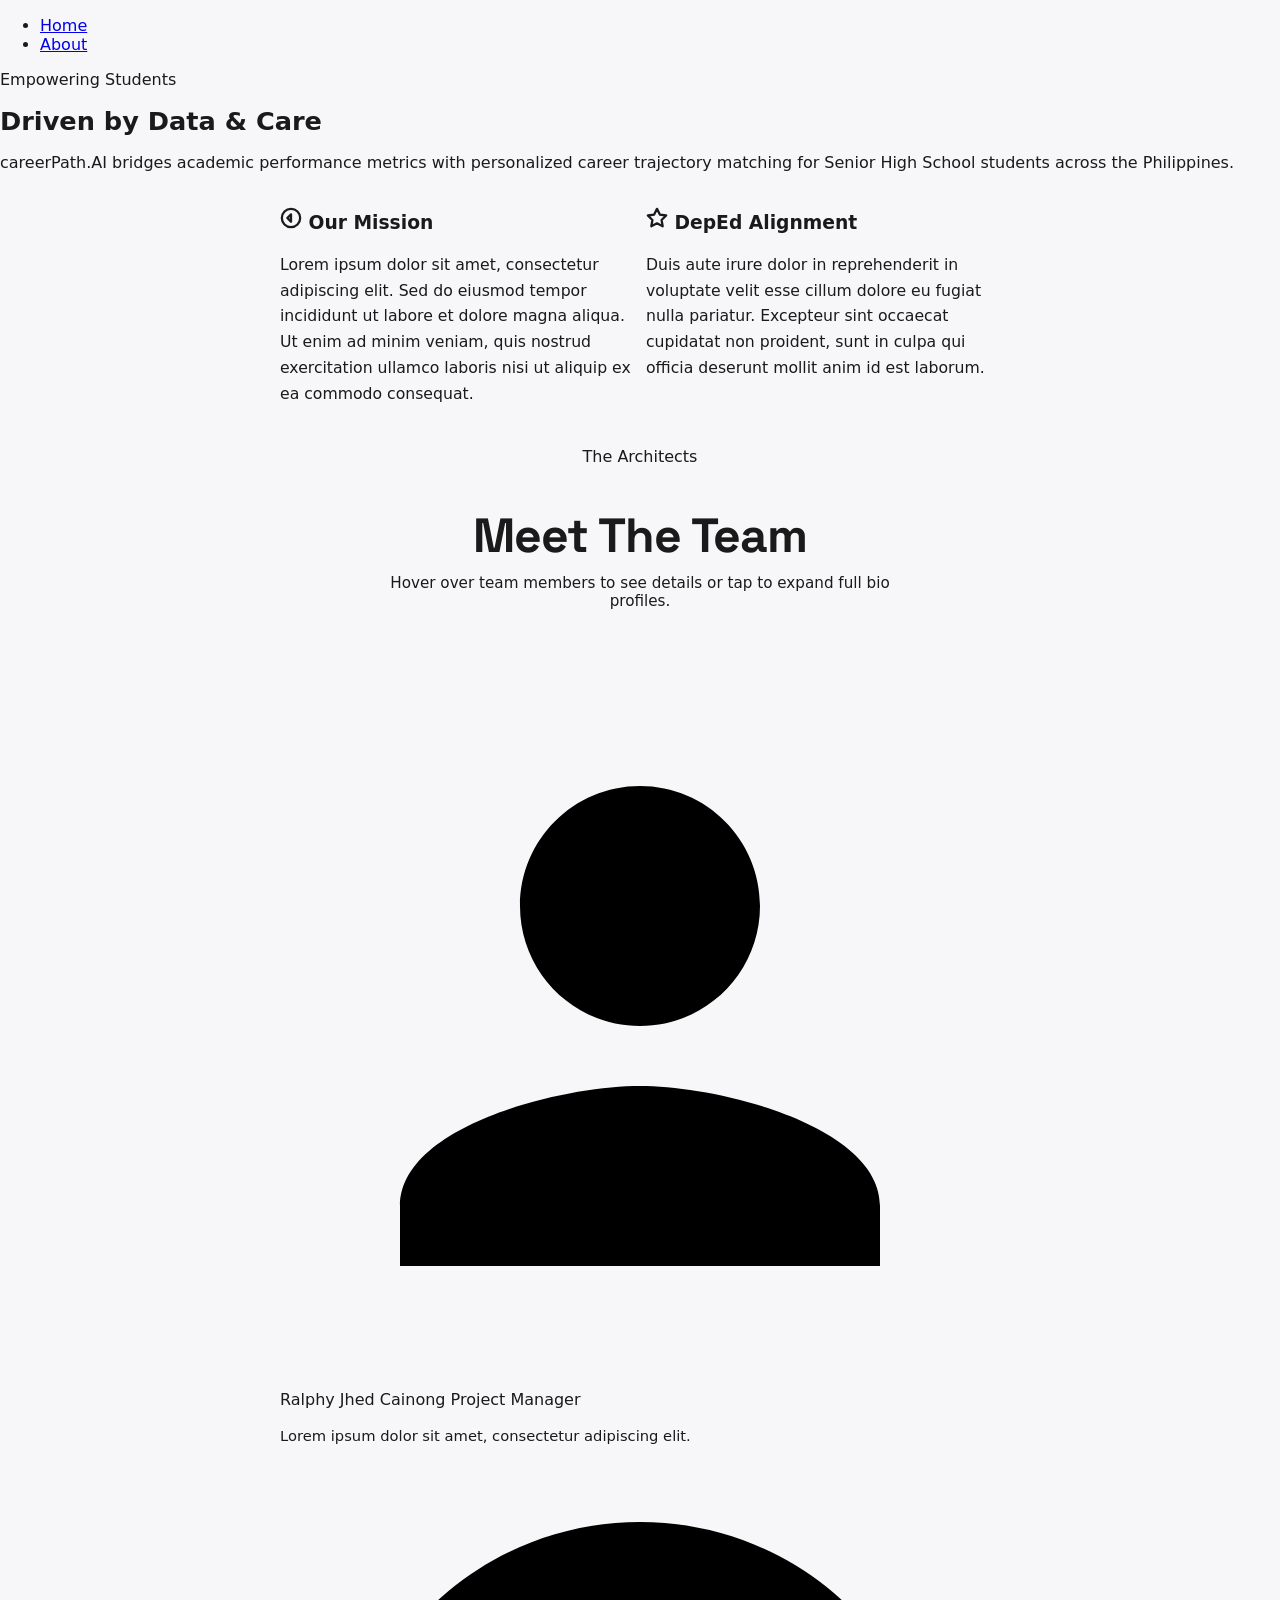
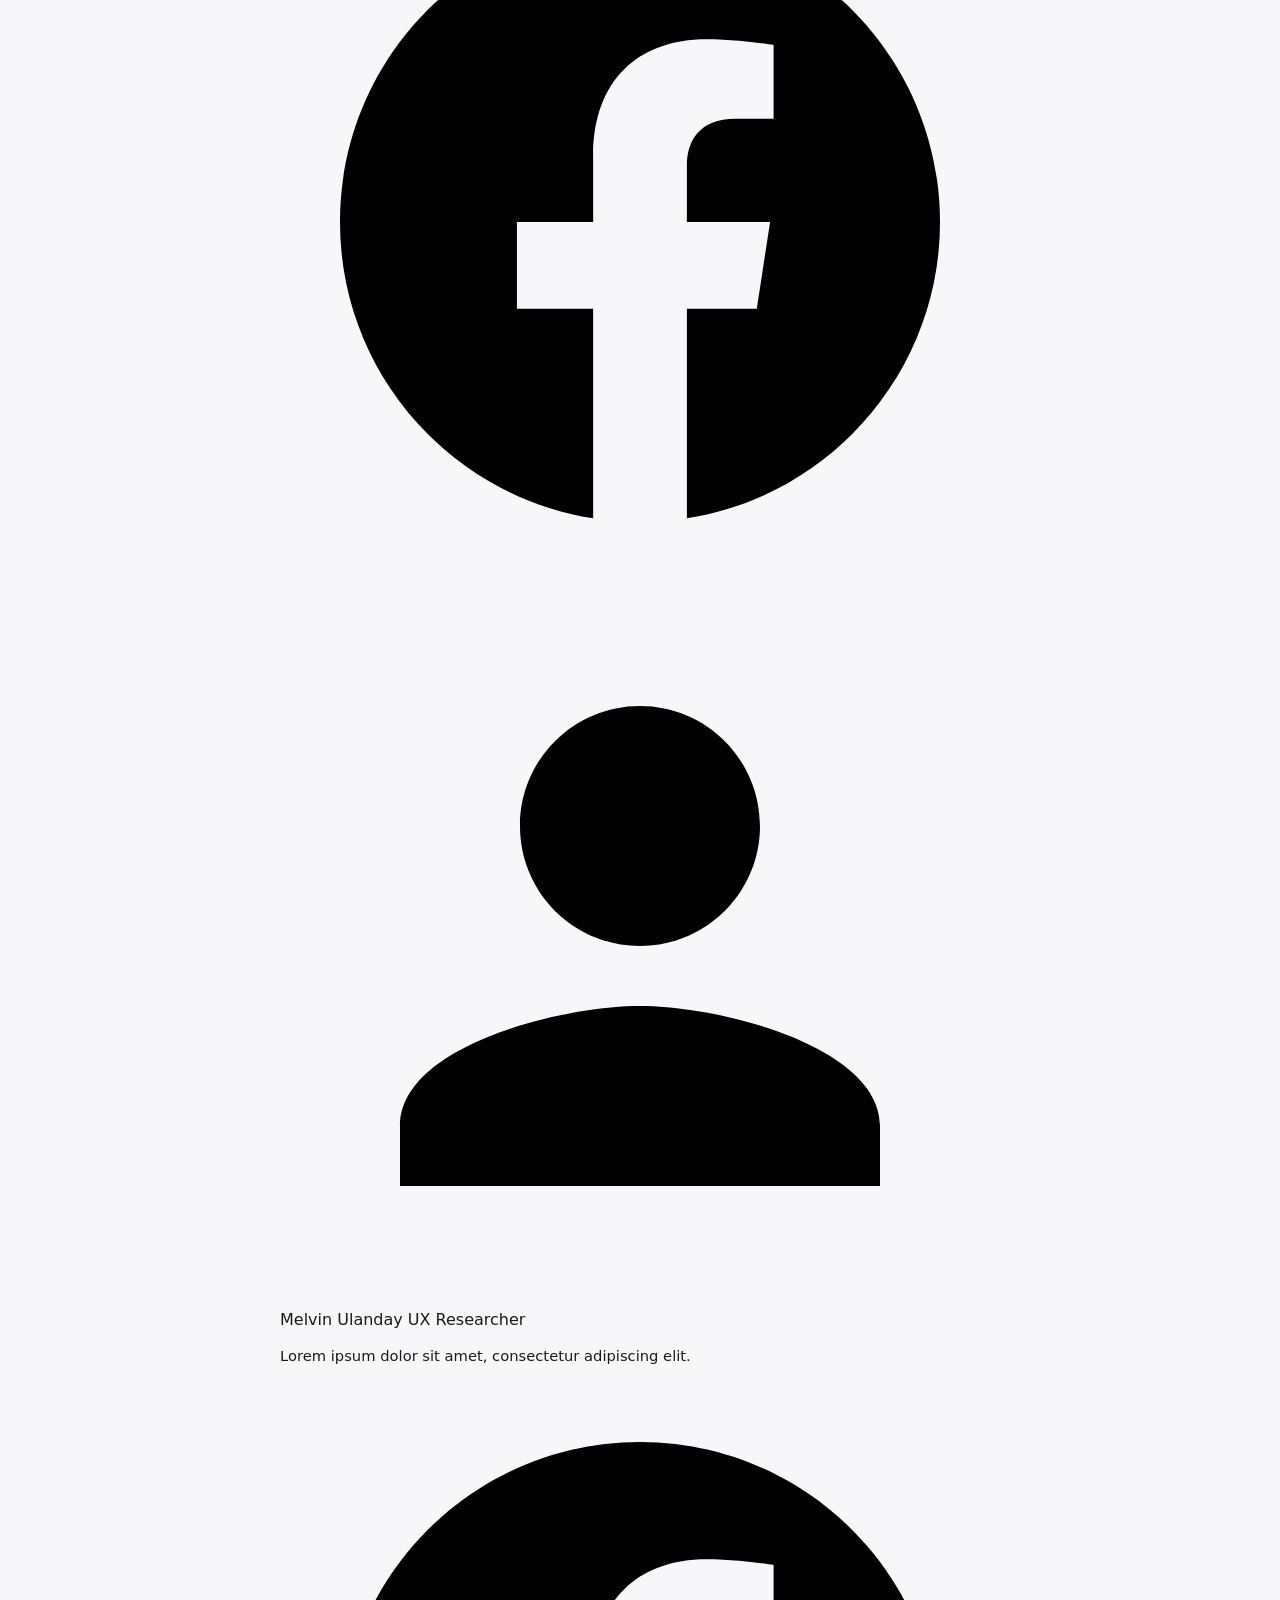
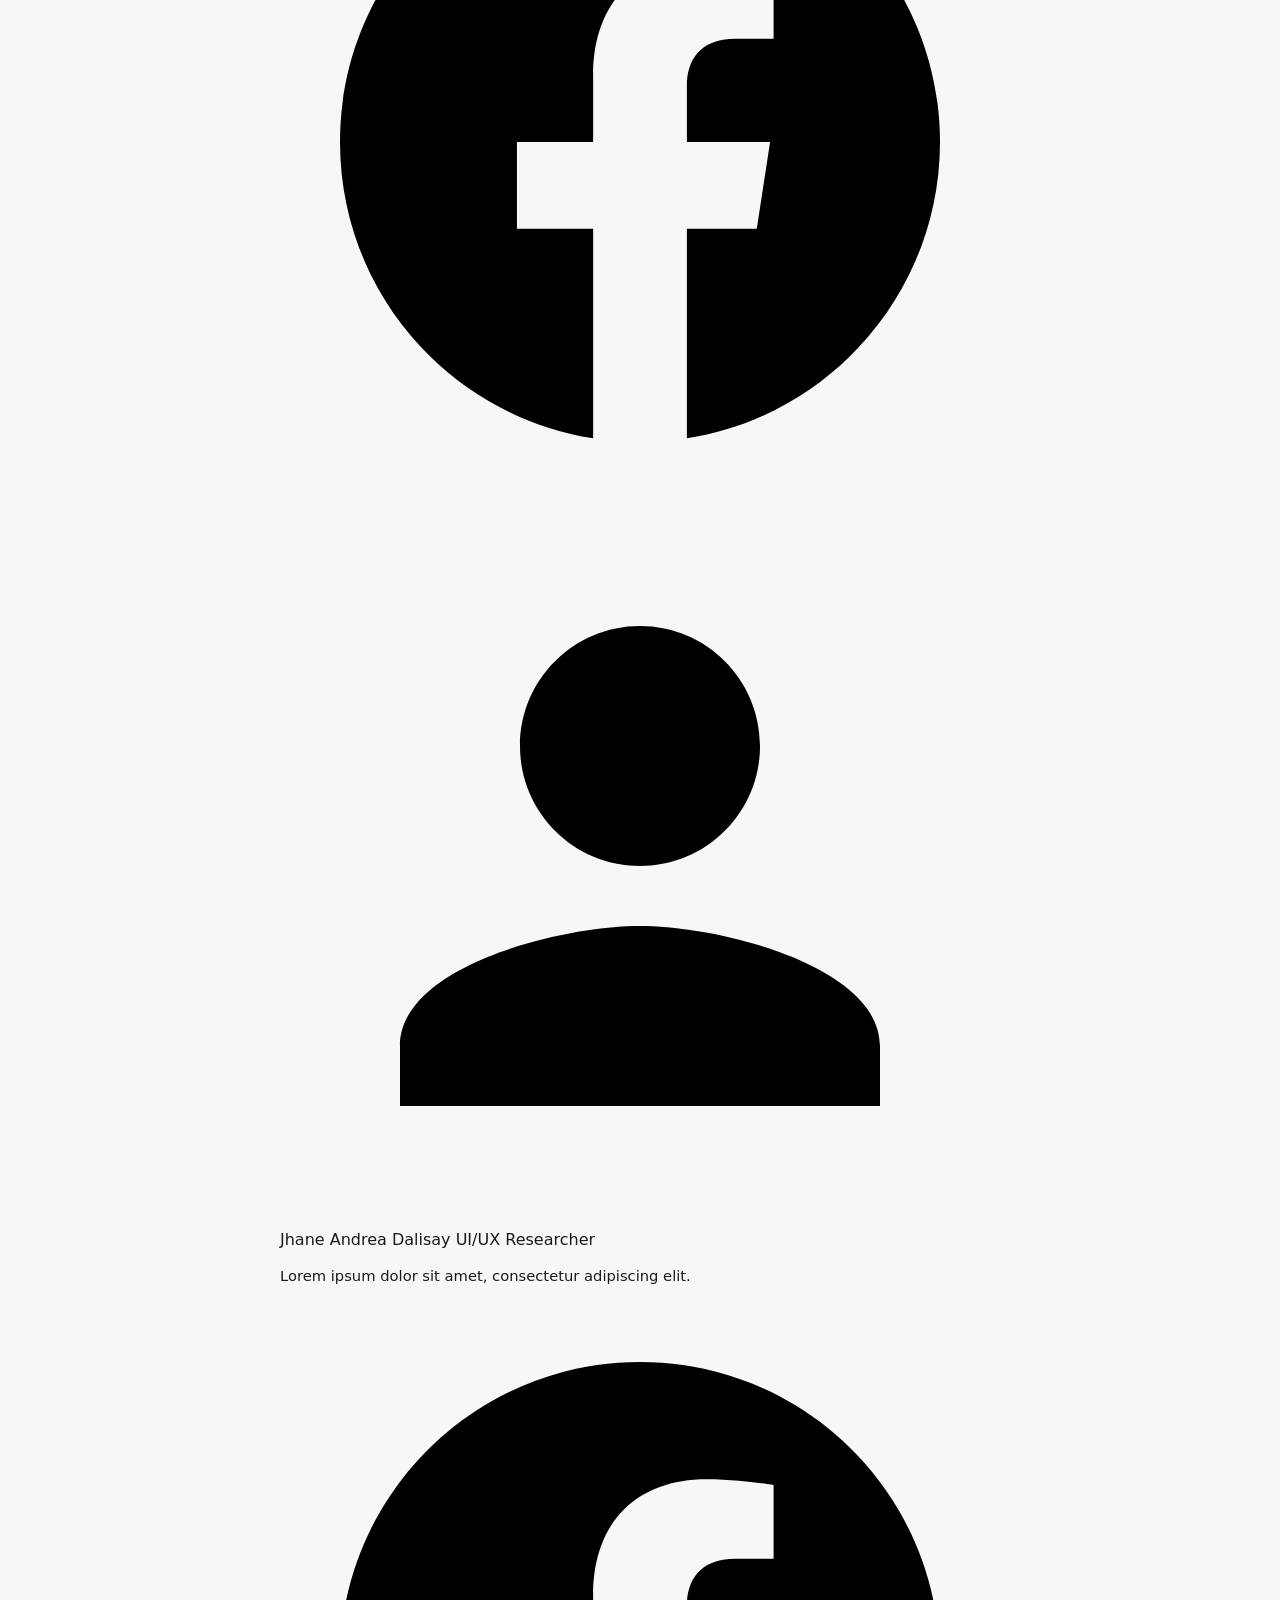
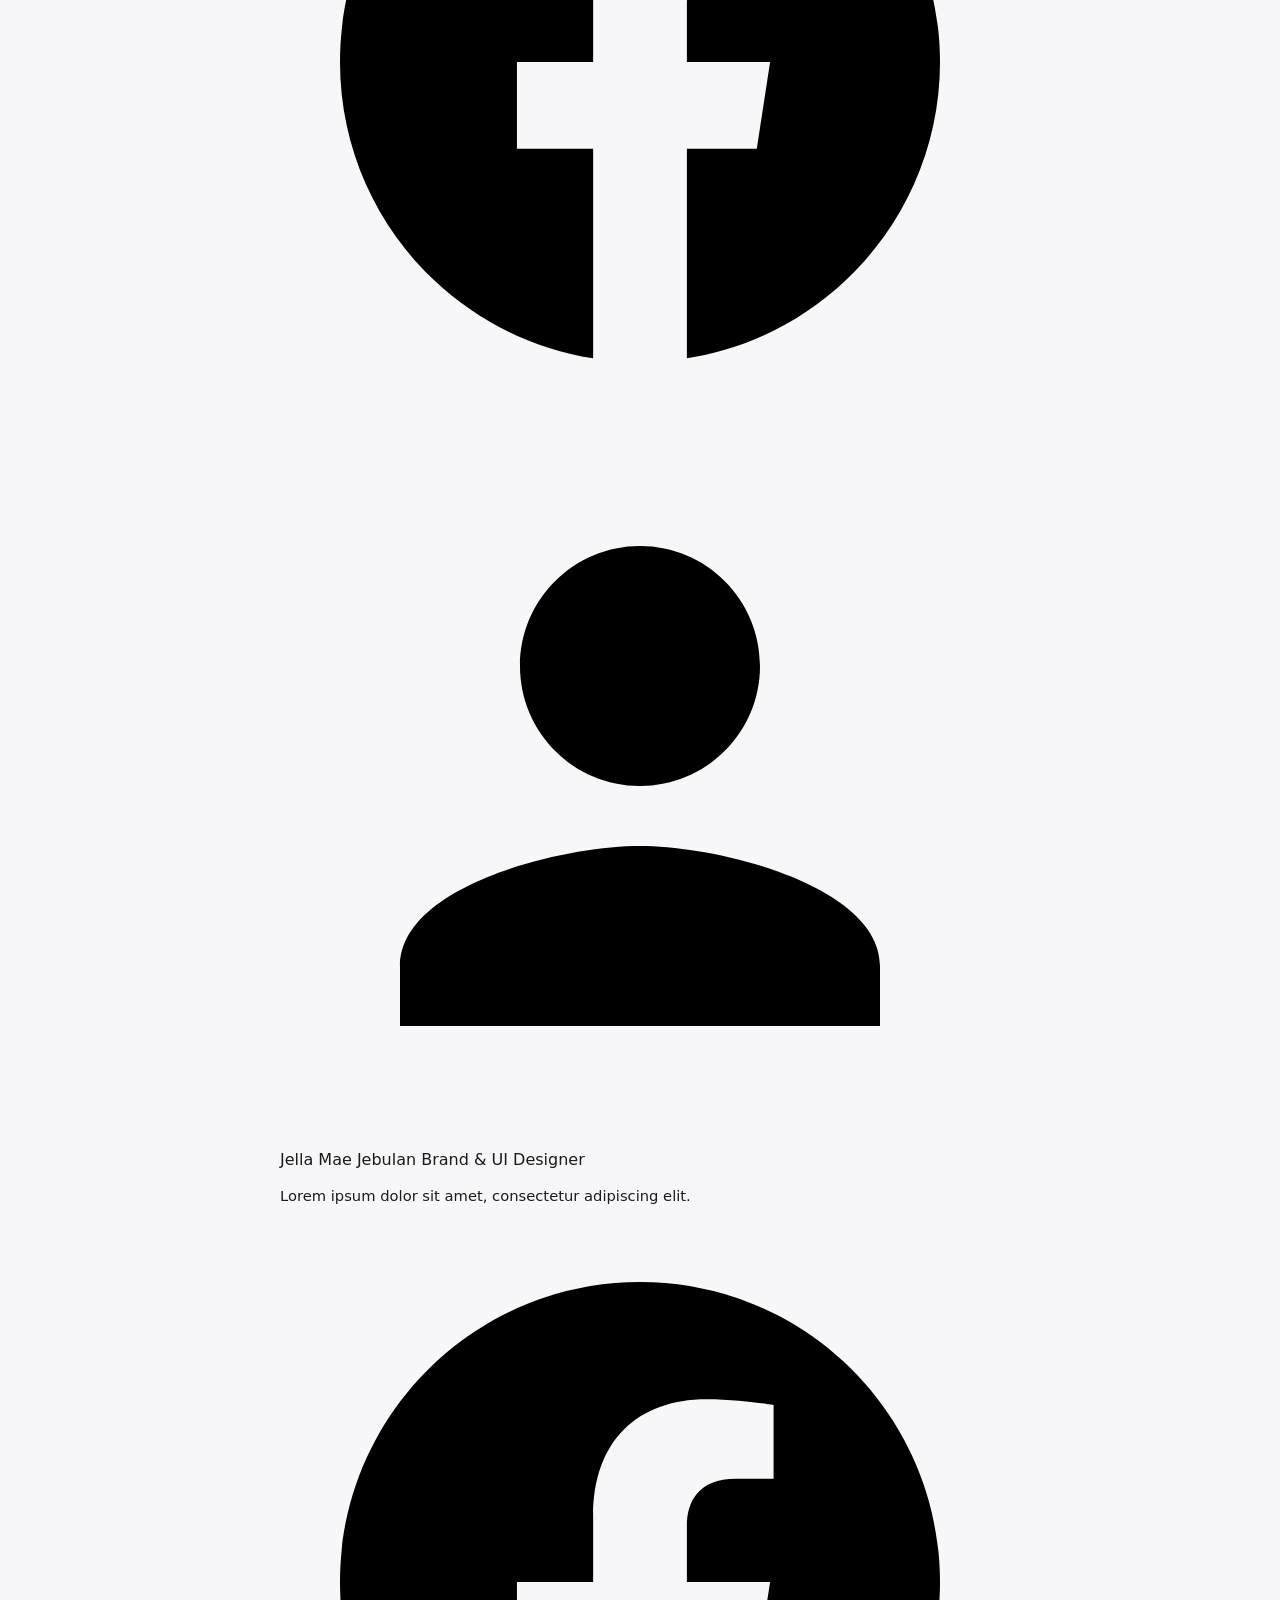
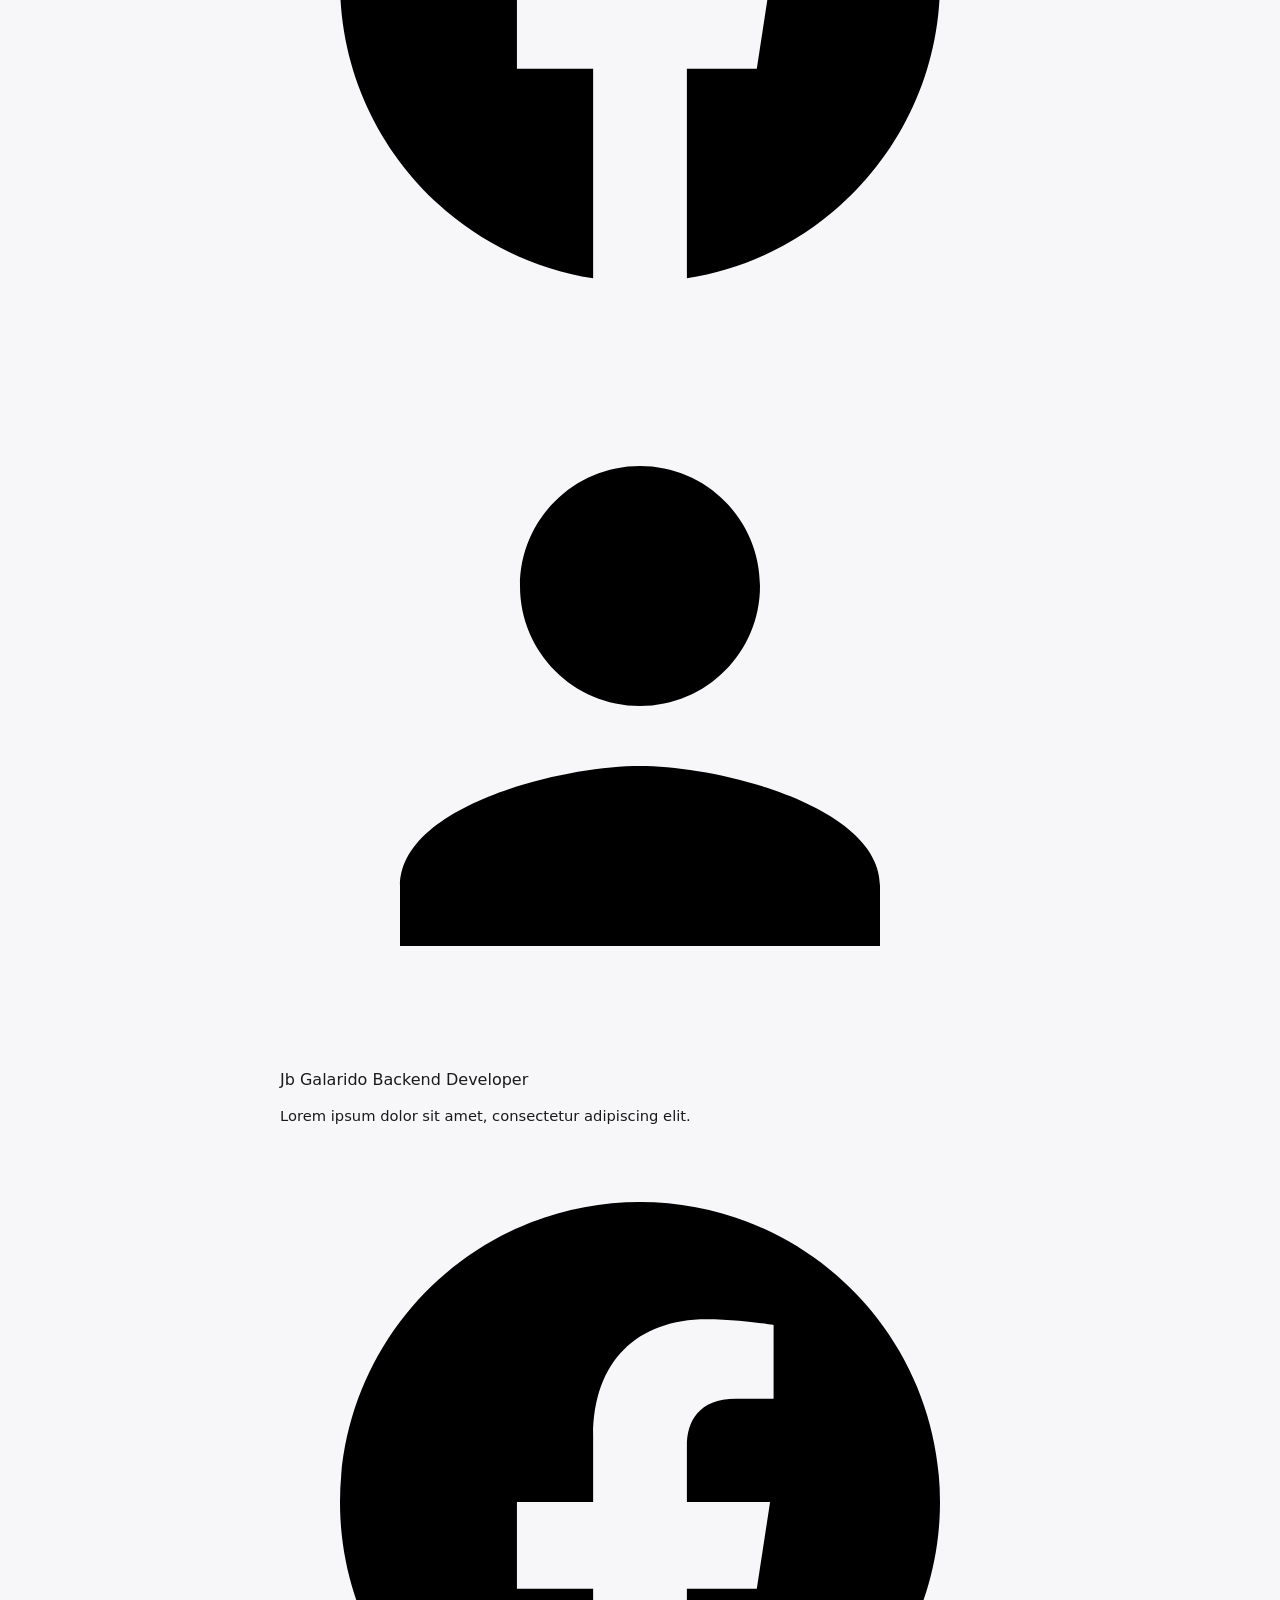
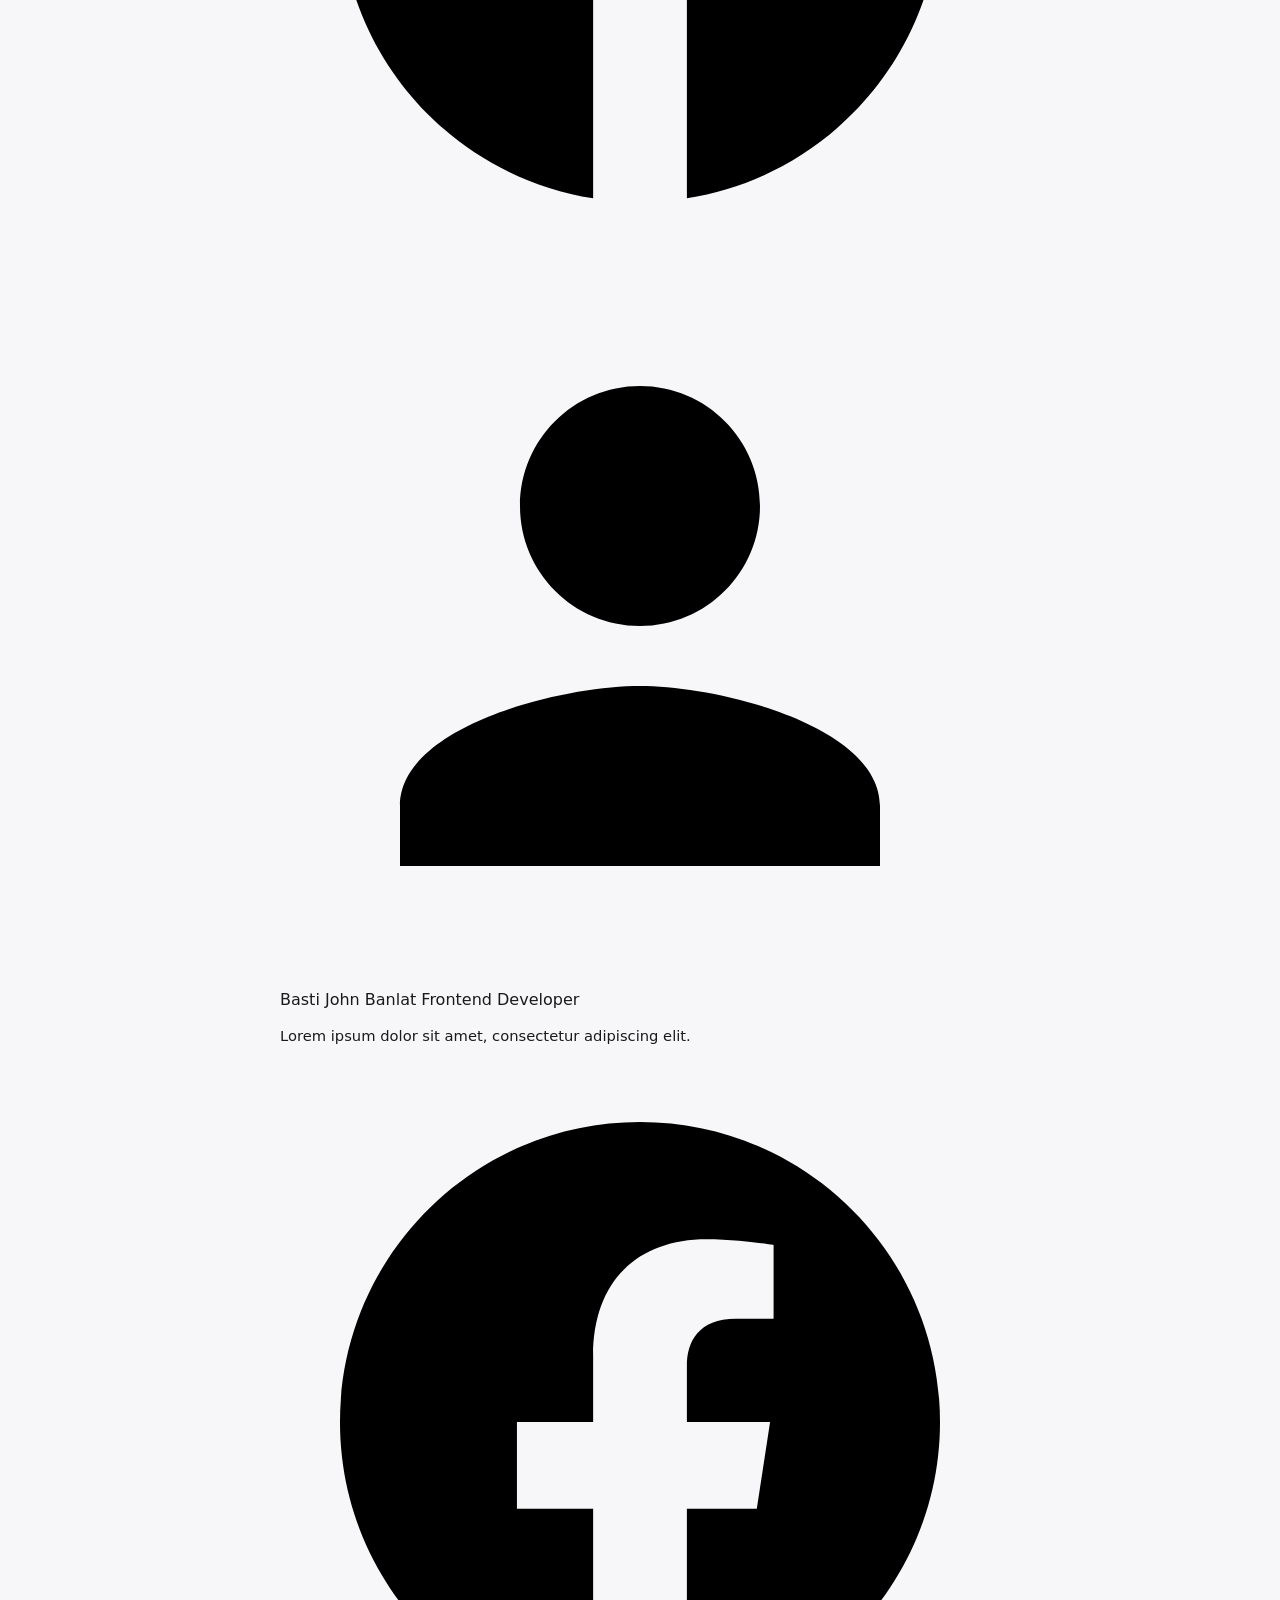
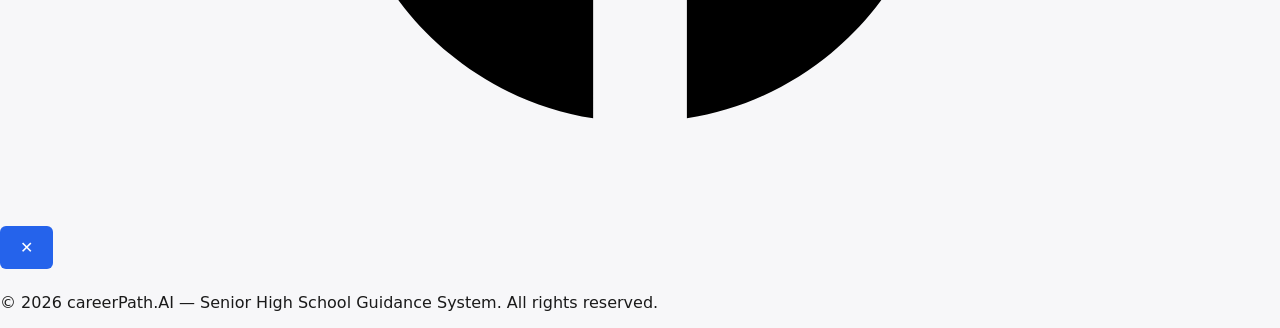
==== frontend/about.html @ 14b91f1f "Create about.html" ====
<!DOCTYPE html>
<html lang="en">
<head>
  <meta charset="UTF-8" />
  <meta name="viewport" content="width=device-width, initial-scale=1.0" />
  <title>About Us — careerPath.AI</title>
  <link rel="preconnect" href="https://fonts.googleapis.com">
  <link rel="preconnect" href="https://fonts.gstatic.com" crossorigin>
  <link href="https://fonts.googleapis.com/css2?family=Space+Grotesk:wght@400;500;600;700&family=Manrope:wght@500;600;700;800&display=swap" rel="stylesheet">
  <link rel="stylesheet" href="style.css" />
</head>
<body>

  <nav class="nav">
    <a href="index.html" class="wordmark-container">
      <span class="wordmark-text" id="typewriterWordmark"></span>
      <span class="typewriter-cursor"></span>
    </a>
    <ul class="nav-links">
      <li><a href="index.html">Home</a></li>
      <li><a href="about.html" class="active">About</a></li>
    </ul>
  </nav>
  <div class="rule"></div>

  <header class="about-hero">
    <span class="eyebrow">Empowering Students</span>
    <h1 class="page-title">Driven by Data &amp; Care</h1>
    <p class="page-subtitle">
      careerPath.AI bridges academic performance metrics with personalized career trajectory matching for Senior High School students across the Philippines.
    </p>
  </header>

  <section class="container" style="padding-top: 0;">
    <div class="grid-2">
      <div class="info-card">
        <h3>
          <svg width="22" height="22" viewBox="0 0 24 24" fill="none" stroke="currentColor" stroke-width="2.5" stroke-linecap="round" stroke-linejoin="round" style="color:var(--blue-accent)">
            <circle cx="12" cy="12" r="10"></circle>
            <polygon points="12 8 8 12 12 16 12 8"></polygon>
          </svg>
          Our Mission
        </h3>
        <p style="color:var(--muted); line-height:1.65; font-size:clamp(0.88rem, 1.8vw, 0.98rem);">
          Lorem ipsum dolor sit amet, consectetur adipiscing elit. Sed do eiusmod tempor incididunt ut labore et dolore magna aliqua. Ut enim ad minim veniam, quis nostrud exercitation ullamco laboris nisi ut aliquip ex ea commodo consequat.
        </p>
      </div>

      <div class="info-card">
        <h3>
          <svg width="22" height="22" viewBox="0 0 24 24" fill="none" stroke="currentColor" stroke-width="2.5" stroke-linecap="round" stroke-linejoin="round" style="color:var(--blue-accent)">
            <polygon points="12 2 15.09 8.26 22 9.27 17 14.14 18.18 21.02 12 17.77 5.82 21.02 7 14.14 2 9.27 8.91 8.26 12 2"></polygon>
          </svg>
          DepEd Alignment
        </h3>
        <p style="color:var(--muted); line-height:1.65; font-size:clamp(0.88rem, 1.8vw, 0.98rem);">
          Duis aute irure dolor in reprehenderit in voluptate velit esse cillum dolore eu fugiat nulla pariatur. Excepteur sint occaecat cupidatat non proident, sunt in culpa qui officia deserunt mollit anim id est laborum.
        </p>
      </div>
    </div>
  </section>

  <main class="container" style="padding-top: 0;">
    <div style="text-align:center; margin-bottom:clamp(32px, 6vw, 56px);">
      <span class="eyebrow">The Architects</span>
      <h2 style="font-family:'Space Grotesk', sans-serif; font-size:clamp(2rem, 5vw, 3rem); letter-spacing:-0.02em; margin-bottom:8px;">Meet The Team</h2>
      <p style="color:var(--muted); max-width:500px; margin:0 auto; font-size:0.95rem;">
        Hover over team members to see details or tap to expand full bio profiles.
      </p>
    </div>

    <div class="team-grid">
      <!-- Member 1 -->
      <article class="team-card" onclick="openBio('Ralphy Jhed Cainong', 'Project Manager', 'Lorem ipsum dolor sit amet, consectetur adipiscing elit. Integer nec odio. Praesent libero. Sed cursus ante dapibus diam.')">
        <div class="avatar-wrapper">
          <svg viewBox="0 0 24 24"><path d="M12 12c2.21 0 4-1.79 4-4s-1.79-4-4-4-4 1.79-4 4 1.79 4 4 4zm0 2c-2.67 0-8 1.34-8 4v2h16v-2c0-2.66-5.33-4-8-4z"/></svg>
        </div>
        <span class="member-name">Ralphy Jhed Cainong</span>
        <span class="member-role">Project Manager</span>
        <p style="font-size:clamp(0.85rem, 1.8vw, 0.92rem); color:var(--muted); line-height:1.6;">Lorem ipsum dolor sit amet, consectetur adipiscing elit.</p>
        <div class="social-links">
          <a href="#" class="social-btn" aria-label="Facebook" onclick="event.stopPropagation()">
            <svg viewBox="0 0 24 24"><path d="M12 2C6.477 2 2 6.477 2 12c0 4.991 3.657 9.128 8.438 9.879V14.89h-2.54V12h2.54V9.797c0-2.506 1.492-3.89 3.777-3.89 1.094 0 2.238.195 2.238.195v2.46h-1.26c-1.243 0-1.63.771-1.63 1.562V12h2.773l-.443 2.89h-2.33v6.989C18.343 21.129 22 16.99 22 12c0-5.523-4.477-10-10-10z"/></svg>
          </a>
        </div>
      </article>

      <!-- Member 2 -->
      <article class="team-card" onclick="openBio('Melvin Ulanday', 'UX Researcher', 'Lorem ipsum dolor sit amet, consectetur adipiscing elit. Mauris massa. Vestibulum lacinia arcu eget nulla.')">
        <div class="avatar-wrapper">
          <svg viewBox="0 0 24 24"><path d="M12 12c2.21 0 4-1.79 4-4s-1.79-4-4-4-4 1.79-4 4 1.79 4 4 4zm0 2c-2.67 0-8 1.34-8 4v2h16v-2c0-2.66-5.33-4-8-4z"/></svg>
        </div>
        <span class="member-name">Melvin Ulanday</span>
        <span class="member-role">UX Researcher</span>
        <p style="font-size:clamp(0.85rem, 1.8vw, 0.92rem); color:var(--muted); line-height:1.6;">Lorem ipsum dolor sit amet, consectetur adipiscing elit.</p>
        <div class="social-links">
          <a href="#" class="social-btn" aria-label="Facebook" onclick="event.stopPropagation()">
            <svg viewBox="0 0 24 24"><path d="M12 2C6.477 2 2 6.477 2 12c0 4.991 3.657 9.128 8.438 9.879V14.89h-2.54V12h2.54V9.797c0-2.506 1.492-3.89 3.777-3.89 1.094 0 2.238.195 2.238.195v2.46h-1.26c-1.243 0-1.63.771-1.63 1.562V12h2.773l-.443 2.89h-2.33v6.989C18.343 21.129 22 16.99 22 12c0-5.523-4.477-10-10-10z"/></svg>
          </a>
        </div>
      </article>

      <!-- Member 3 -->
      <article class="team-card" onclick="openBio('Jhane Andrea Dalisay', 'UI/UX Researcher', 'Lorem ipsum dolor sit amet, consectetur adipiscing elit. Curabitur sodales ligula in libero.')">
        <div class="avatar-wrapper">
          <svg viewBox="0 0 24 24"><path d="M12 12c2.21 0 4-1.79 4-4s-1.79-4-4-4-4 1.79-4 4 1.79 4 4 4zm0 2c-2.67 0-8 1.34-8 4v2h16v-2c0-2.66-5.33-4-8-4z"/></svg>
        </div>
        <span class="member-name">Jhane Andrea Dalisay</span>
        <span class="member-role">UI/UX Researcher</span>
        <p style="font-size:clamp(0.85rem, 1.8vw, 0.92rem); color:var(--muted); line-height:1.6;">Lorem ipsum dolor sit amet, consectetur adipiscing elit.</p>
        <div class="social-links">
          <a href="#" class="social-btn" aria-label="Facebook" onclick="event.stopPropagation()">
            <svg viewBox="0 0 24 24"><path d="M12 2C6.477 2 2 6.477 2 12c0 4.991 3.657 9.128 8.438 9.879V14.89h-2.54V12h2.54V9.797c0-2.506 1.492-3.89 3.777-3.89 1.094 0 2.238.195 2.238.195v2.46h-1.26c-1.243 0-1.63.771-1.63 1.562V12h2.773l-.443 2.89h-2.33v6.989C18.343 21.129 22 16.99 22 12c0-5.523-4.477-10-10-10z"/></svg>
          </a>
        </div>
      </article>

      <!-- Member 4 -->
      <article class="team-card" onclick="openBio('Jella Mae Jebulan', 'Brand & UI Designer', 'Lorem ipsum dolor sit amet, consectetur adipiscing elit.')">
        <div class="avatar-wrapper">
          <svg viewBox="0 0 24 24"><path d="M12 12c2.21 0 4-1.79 4-4s-1.79-4-4-4-4 1.79-4 4 1.79 4 4 4zm0 2c-2.67 0-8 1.34-8 4v2h16v-2c0-2.66-5.33-4-8-4z"/></svg>
        </div>
        <span class="member-name">Jella Mae Jebulan</span>
        <span class="member-role">Brand & UI Designer</span>
        <p style="font-size:clamp(0.85rem, 1.8vw, 0.92rem); color:var(--muted); line-height:1.6;">Lorem ipsum dolor sit amet, consectetur adipiscing elit.</p>
        <div class="social-links">
          <a href="#" class="social-btn" aria-label="Facebook" onclick="event.stopPropagation()">
            <svg viewBox="0 0 24 24"><path d="M12 2C6.477 2 2 6.477 2 12c0 4.991 3.657 9.128 8.438 9.879V14.89h-2.54V12h2.54V9.797c0-2.506 1.492-3.89 3.777-3.89 1.094 0 2.238.195 2.238.195v2.46h-1.26c-1.243 0-1.63.771-1.63 1.562V12h2.773l-.443 2.89h-2.33v6.989C18.343 21.129 22 16.99 22 12c0-5.523-4.477-10-10-10z"/></svg>
          </a>
        </div>
      </article>

      <!-- Member 5 -->
      <article class="team-card" onclick="openBio('JB Galarido', 'Backend Developer', 'Lorem ipsum dolor sit amet, consectetur adipiscing elit.')">
        <div class="avatar-wrapper">
          <svg viewBox="0 0 24 24"><path d="M12 12c2.21 0 4-1.79 4-4s-1.79-4-4-4-4 1.79-4 4 1.79 4 4 4zm0 2c-2.67 0-8 1.34-8 4v2h16v-2c0-2.66-5.33-4-8-4z"/></svg>
        </div>
        <span class="member-name">Jb Galarido</span>
        <span class="member-role">Backend Developer</span>
        <p style="font-size:clamp(0.85rem, 1.8vw, 0.92rem); color:var(--muted); line-height:1.6;">Lorem ipsum dolor sit amet, consectetur adipiscing elit.</p>
        <div class="social-links">
          <a href="#" class="social-btn" aria-label="Facebook" onclick="event.stopPropagation()">
            <svg viewBox="0 0 24 24"><path d="M12 2C6.477 2 2 6.477 2 12c0 4.991 3.657 9.128 8.438 9.879V14.89h-2.54V12h2.54V9.797c0-2.506 1.492-3.89 3.777-3.89 1.094 0 2.238.195 2.238.195v2.46h-1.26c-1.243 0-1.63.771-1.63 1.562V12h2.773l-.443 2.89h-2.33v6.989C18.343 21.129 22 16.99 22 12c0-5.523-4.477-10-10-10z"/></svg>
          </a>
        </div>
      </article>

      <!-- Member 6 -->
      <article class="team-card" onclick="openBio('Basti John Banlat', 'Frontend Developer', 'Lorem ipsum dolor sit amet, consectetur adipiscing elit.')">
        <div class="avatar-wrapper">
          <svg viewBox="0 0 24 24"><path d="M12 12c2.21 0 4-1.79 4-4s-1.79-4-4-4-4 1.79-4 4 1.79 4 4 4zm0 2c-2.67 0-8 1.34-8 4v2h16v-2c0-2.66-5.33-4-8-4z"/></svg>
        </div>
        <span class="member-name">Basti John Banlat</span>
        <span class="member-role">Frontend Developer</span>
        <p style="font-size:clamp(0.85rem, 1.8vw, 0.92rem); color:var(--muted); line-height:1.6;">Lorem ipsum dolor sit amet, consectetur adipiscing elit.</p>
        <div class="social-links">
          <a href="#" class="social-btn" aria-label="Facebook" onclick="event.stopPropagation()">
            <svg viewBox="0 0 24 24"><path d="M12 2C6.477 2 2 6.477 2 12c0 4.991 3.657 9.128 8.438 9.879V14.89h-2.54V12h2.54V9.797c0-2.506 1.492-3.89 3.777-3.89 1.094 0 2.238.195 2.238.195v2.46h-1.26c-1.243 0-1.63.771-1.63 1.562V12h2.773l-.443 2.89h-2.33v6.989C18.343 21.129 22 16.99 22 12c0-5.523-4.477-10-10-10z"/></svg>
          </a>
        </div>
      </article>
    </div>
  </main>

  <div class="modal-backdrop" id="bioModal" onclick="closeBio()">
    <div class="modal-card" onclick="event.stopPropagation()">
      <button class="close-btn" onclick="closeBio()">✕</button>
      <div style="text-align:center; margin-bottom:16px;">
        <h3 id="modalName" style="font-family:'Space Grotesk',sans-serif; font-size:1.5rem; color:var(--ink);"></h3>
        <span id="modalRole" class="member-role" style="margin-top:8px;"></span>
      </div>
      <p id="modalBio" style="color:var(--muted); line-height:1.65; font-size:0.95rem;"></p>
    </div>
  </div>

  <footer>
    <p>&copy; 2026 careerPath.AI — Senior High School Guidance System. All rights reserved.</p>
  </footer>

  <script src="script.js"></script>
</body>
</html>
---- frontend/style.css ----
:root {
  --accent: #2563eb;
  --warning-bg: #fff8e1;
  --error-bg: #fdecea;
  font-family: system-ui, -apple-system, "Segoe UI", Roboto, sans-serif;
}
body { margin: 0; background: #f7f7f9; color: #1a1a1a; }
.container { max-width: 720px; margin: 0 auto; padding: 1.5rem; }
h1 { font-size: 1.6rem; }
.caption { color: #555; margin-top: -0.5rem; }
.small { font-size: 0.8rem; color: #666; }
.grid-2 { display: grid; grid-template-columns: 1fr; gap: 0.75rem; }
@media (min-width: 480px) { .grid-2 { grid-template-columns: 1fr 1fr; } }
label { display: block; margin: 0.5rem 0; font-weight: 500; }
input[type="number"], select { width: 100%; padding: 0.5rem; margin-top: 0.25rem; box-sizing: border-box; }
button { background: var(--accent); color: white; border: none; padding: 0.75rem 1.25rem; border-radius: 6px; font-size: 1rem; cursor: pointer; margin-top: 1rem; }
button:disabled { opacity: 0.6; cursor: not-allowed; }
.warning { background: var(--warning-bg); border-left: 4px solid #f0ad4e; padding: 0.75rem; margin: 1rem 0; }
.error { background: var(--error-bg); border-left: 4px solid #d9534f; padding: 0.75rem; margin: 1rem 0; }
.hidden { display: none; }
details { border: 1px solid #ddd; border-radius: 6px; padding: 0.5rem 0.75rem; margin-bottom: 0.75rem; }
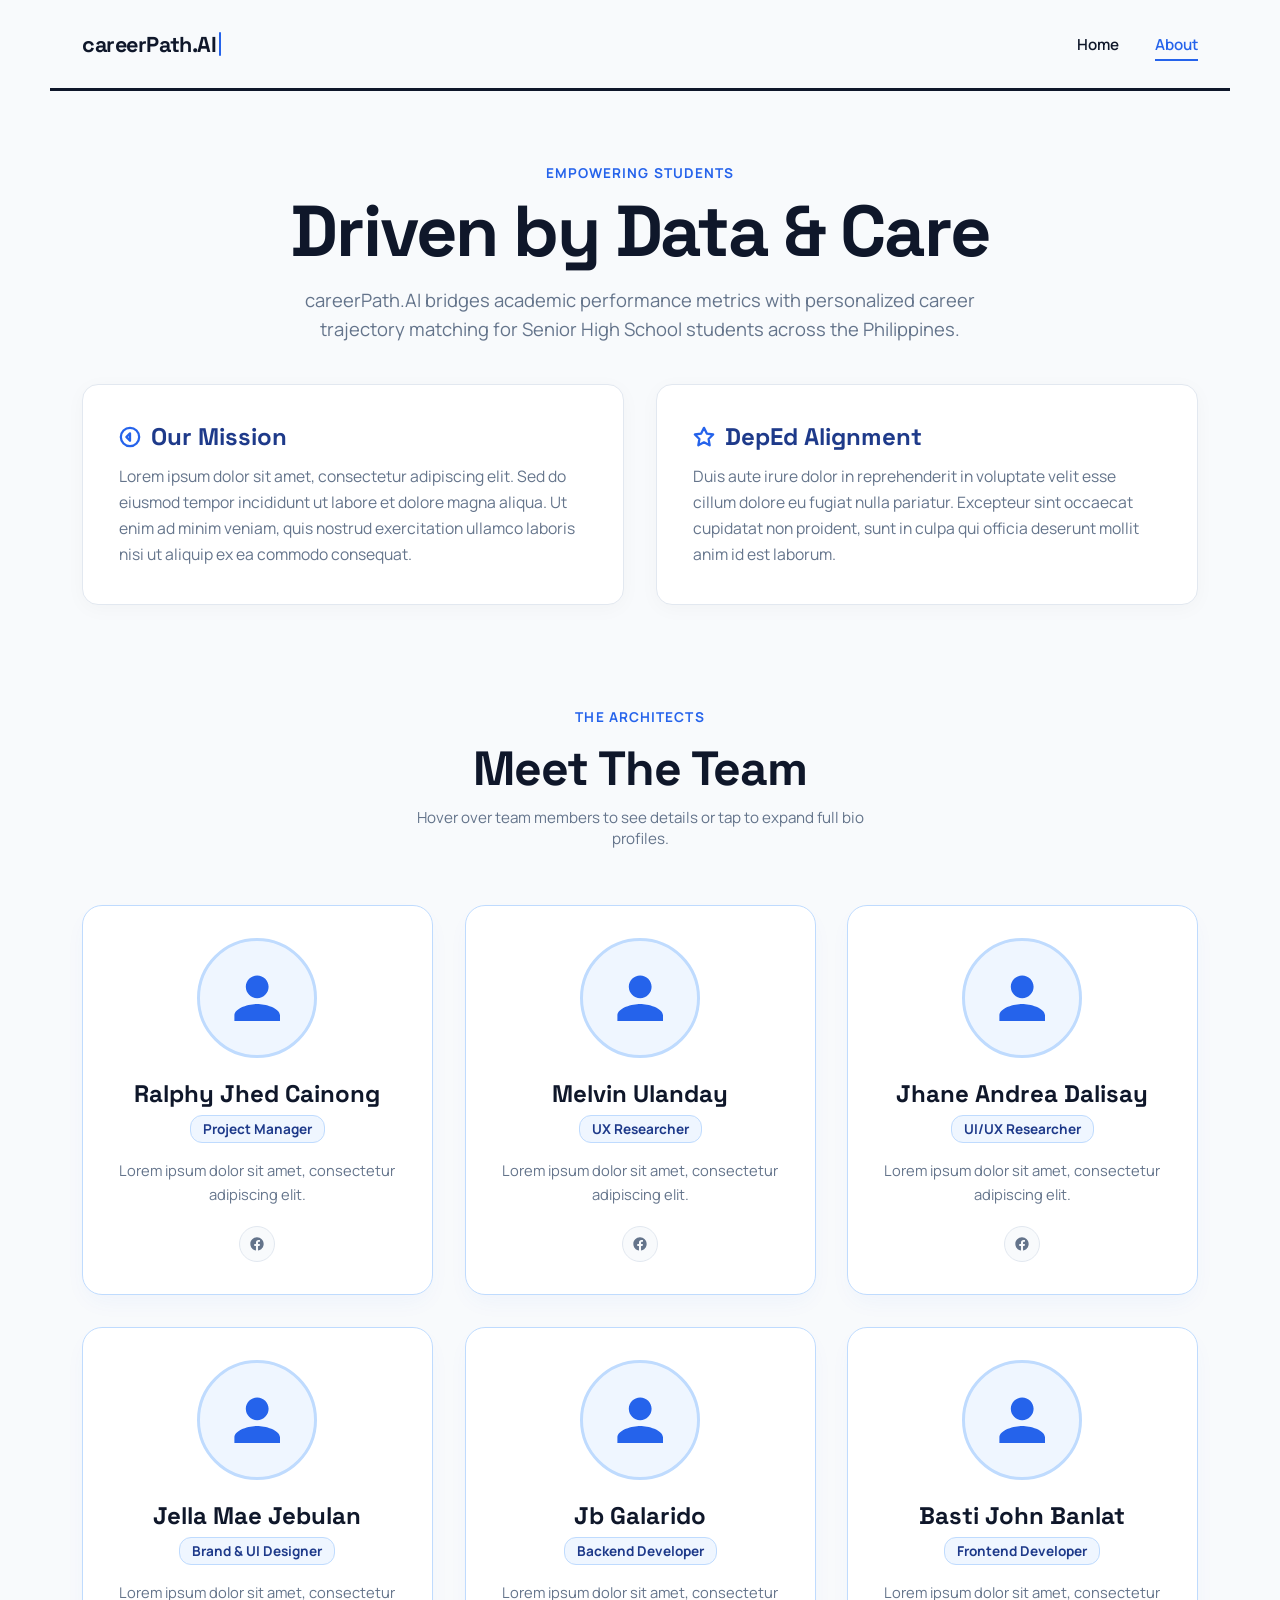
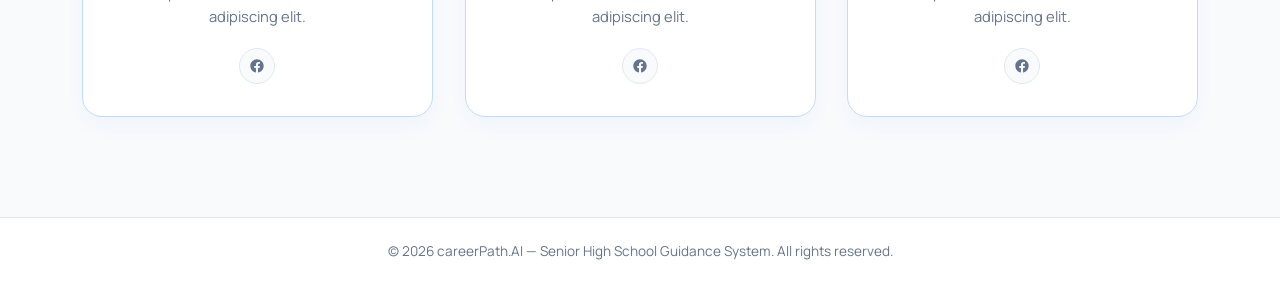
==== commit 0aabfb1b: "Add files via upload" ====
--- a/frontend/about.html
+++ b/frontend/about.html
@@ -1,182 +1,182 @@
-<!DOCTYPE html>
-<html lang="en">
-<head>
-  <meta charset="UTF-8" />
-  <meta name="viewport" content="width=device-width, initial-scale=1.0" />
-  <title>About Us — careerPath.AI</title>
-  <link rel="preconnect" href="https://fonts.googleapis.com">
-  <link rel="preconnect" href="https://fonts.gstatic.com" crossorigin>
-  <link href="https://fonts.googleapis.com/css2?family=Space+Grotesk:wght@400;500;600;700&family=Manrope:wght@500;600;700;800&display=swap" rel="stylesheet">
-  <link rel="stylesheet" href="style.css" />
-</head>
-<body>
-
-  <nav class="nav">
-    <a href="index.html" class="wordmark-container">
-      <span class="wordmark-text" id="typewriterWordmark"></span>
-      <span class="typewriter-cursor"></span>
-    </a>
-    <ul class="nav-links">
-      <li><a href="index.html">Home</a></li>
-      <li><a href="about.html" class="active">About</a></li>
-    </ul>
-  </nav>
-  <div class="rule"></div>
-
-  <header class="about-hero">
-    <span class="eyebrow">Empowering Students</span>
-    <h1 class="page-title">Driven by Data &amp; Care</h1>
-    <p class="page-subtitle">
-      careerPath.AI bridges academic performance metrics with personalized career trajectory matching for Senior High School students across the Philippines.
-    </p>
-  </header>
-
-  <section class="container" style="padding-top: 0;">
-    <div class="grid-2">
-      <div class="info-card">
-        <h3>
-          <svg width="22" height="22" viewBox="0 0 24 24" fill="none" stroke="currentColor" stroke-width="2.5" stroke-linecap="round" stroke-linejoin="round" style="color:var(--blue-accent)">
-            <circle cx="12" cy="12" r="10"></circle>
-            <polygon points="12 8 8 12 12 16 12 8"></polygon>
-          </svg>
-          Our Mission
-        </h3>
-        <p style="color:var(--muted); line-height:1.65; font-size:clamp(0.88rem, 1.8vw, 0.98rem);">
-          Lorem ipsum dolor sit amet, consectetur adipiscing elit. Sed do eiusmod tempor incididunt ut labore et dolore magna aliqua. Ut enim ad minim veniam, quis nostrud exercitation ullamco laboris nisi ut aliquip ex ea commodo consequat.
-        </p>
-      </div>
-
-      <div class="info-card">
-        <h3>
-          <svg width="22" height="22" viewBox="0 0 24 24" fill="none" stroke="currentColor" stroke-width="2.5" stroke-linecap="round" stroke-linejoin="round" style="color:var(--blue-accent)">
-            <polygon points="12 2 15.09 8.26 22 9.27 17 14.14 18.18 21.02 12 17.77 5.82 21.02 7 14.14 2 9.27 8.91 8.26 12 2"></polygon>
-          </svg>
-          DepEd Alignment
-        </h3>
-        <p style="color:var(--muted); line-height:1.65; font-size:clamp(0.88rem, 1.8vw, 0.98rem);">
-          Duis aute irure dolor in reprehenderit in voluptate velit esse cillum dolore eu fugiat nulla pariatur. Excepteur sint occaecat cupidatat non proident, sunt in culpa qui officia deserunt mollit anim id est laborum.
-        </p>
-      </div>
-    </div>
-  </section>
-
-  <main class="container" style="padding-top: 0;">
-    <div style="text-align:center; margin-bottom:clamp(32px, 6vw, 56px);">
-      <span class="eyebrow">The Architects</span>
-      <h2 style="font-family:'Space Grotesk', sans-serif; font-size:clamp(2rem, 5vw, 3rem); letter-spacing:-0.02em; margin-bottom:8px;">Meet The Team</h2>
-      <p style="color:var(--muted); max-width:500px; margin:0 auto; font-size:0.95rem;">
-        Hover over team members to see details or tap to expand full bio profiles.
-      </p>
-    </div>
-
-    <div class="team-grid">
-      <!-- Member 1 -->
-      <article class="team-card" onclick="openBio('Ralphy Jhed Cainong', 'Project Manager', 'Lorem ipsum dolor sit amet, consectetur adipiscing elit. Integer nec odio. Praesent libero. Sed cursus ante dapibus diam.')">
-        <div class="avatar-wrapper">
-          <svg viewBox="0 0 24 24"><path d="M12 12c2.21 0 4-1.79 4-4s-1.79-4-4-4-4 1.79-4 4 1.79 4 4 4zm0 2c-2.67 0-8 1.34-8 4v2h16v-2c0-2.66-5.33-4-8-4z"/></svg>
-        </div>
-        <span class="member-name">Ralphy Jhed Cainong</span>
-        <span class="member-role">Project Manager</span>
-        <p style="font-size:clamp(0.85rem, 1.8vw, 0.92rem); color:var(--muted); line-height:1.6;">Lorem ipsum dolor sit amet, consectetur adipiscing elit.</p>
-        <div class="social-links">
-          <a href="#" class="social-btn" aria-label="Facebook" onclick="event.stopPropagation()">
-            <svg viewBox="0 0 24 24"><path d="M12 2C6.477 2 2 6.477 2 12c0 4.991 3.657 9.128 8.438 9.879V14.89h-2.54V12h2.54V9.797c0-2.506 1.492-3.89 3.777-3.89 1.094 0 2.238.195 2.238.195v2.46h-1.26c-1.243 0-1.63.771-1.63 1.562V12h2.773l-.443 2.89h-2.33v6.989C18.343 21.129 22 16.99 22 12c0-5.523-4.477-10-10-10z"/></svg>
-          </a>
-        </div>
-      </article>
-
-      <!-- Member 2 -->
-      <article class="team-card" onclick="openBio('Melvin Ulanday', 'UX Researcher', 'Lorem ipsum dolor sit amet, consectetur adipiscing elit. Mauris massa. Vestibulum lacinia arcu eget nulla.')">
-        <div class="avatar-wrapper">
-          <svg viewBox="0 0 24 24"><path d="M12 12c2.21 0 4-1.79 4-4s-1.79-4-4-4-4 1.79-4 4 1.79 4 4 4zm0 2c-2.67 0-8 1.34-8 4v2h16v-2c0-2.66-5.33-4-8-4z"/></svg>
-        </div>
-        <span class="member-name">Melvin Ulanday</span>
-        <span class="member-role">UX Researcher</span>
-        <p style="font-size:clamp(0.85rem, 1.8vw, 0.92rem); color:var(--muted); line-height:1.6;">Lorem ipsum dolor sit amet, consectetur adipiscing elit.</p>
-        <div class="social-links">
-          <a href="#" class="social-btn" aria-label="Facebook" onclick="event.stopPropagation()">
-            <svg viewBox="0 0 24 24"><path d="M12 2C6.477 2 2 6.477 2 12c0 4.991 3.657 9.128 8.438 9.879V14.89h-2.54V12h2.54V9.797c0-2.506 1.492-3.89 3.777-3.89 1.094 0 2.238.195 2.238.195v2.46h-1.26c-1.243 0-1.63.771-1.63 1.562V12h2.773l-.443 2.89h-2.33v6.989C18.343 21.129 22 16.99 22 12c0-5.523-4.477-10-10-10z"/></svg>
-          </a>
-        </div>
-      </article>
-
-      <!-- Member 3 -->
-      <article class="team-card" onclick="openBio('Jhane Andrea Dalisay', 'UI/UX Researcher', 'Lorem ipsum dolor sit amet, consectetur adipiscing elit. Curabitur sodales ligula in libero.')">
-        <div class="avatar-wrapper">
-          <svg viewBox="0 0 24 24"><path d="M12 12c2.21 0 4-1.79 4-4s-1.79-4-4-4-4 1.79-4 4 1.79 4 4 4zm0 2c-2.67 0-8 1.34-8 4v2h16v-2c0-2.66-5.33-4-8-4z"/></svg>
-        </div>
-        <span class="member-name">Jhane Andrea Dalisay</span>
-        <span class="member-role">UI/UX Researcher</span>
-        <p style="font-size:clamp(0.85rem, 1.8vw, 0.92rem); color:var(--muted); line-height:1.6;">Lorem ipsum dolor sit amet, consectetur adipiscing elit.</p>
-        <div class="social-links">
-          <a href="#" class="social-btn" aria-label="Facebook" onclick="event.stopPropagation()">
-            <svg viewBox="0 0 24 24"><path d="M12 2C6.477 2 2 6.477 2 12c0 4.991 3.657 9.128 8.438 9.879V14.89h-2.54V12h2.54V9.797c0-2.506 1.492-3.89 3.777-3.89 1.094 0 2.238.195 2.238.195v2.46h-1.26c-1.243 0-1.63.771-1.63 1.562V12h2.773l-.443 2.89h-2.33v6.989C18.343 21.129 22 16.99 22 12c0-5.523-4.477-10-10-10z"/></svg>
-          </a>
-        </div>
-      </article>
-
-      <!-- Member 4 -->
-      <article class="team-card" onclick="openBio('Jella Mae Jebulan', 'Brand & UI Designer', 'Lorem ipsum dolor sit amet, consectetur adipiscing elit.')">
-        <div class="avatar-wrapper">
-          <svg viewBox="0 0 24 24"><path d="M12 12c2.21 0 4-1.79 4-4s-1.79-4-4-4-4 1.79-4 4 1.79 4 4 4zm0 2c-2.67 0-8 1.34-8 4v2h16v-2c0-2.66-5.33-4-8-4z"/></svg>
-        </div>
-        <span class="member-name">Jella Mae Jebulan</span>
-        <span class="member-role">Brand & UI Designer</span>
-        <p style="font-size:clamp(0.85rem, 1.8vw, 0.92rem); color:var(--muted); line-height:1.6;">Lorem ipsum dolor sit amet, consectetur adipiscing elit.</p>
-        <div class="social-links">
-          <a href="#" class="social-btn" aria-label="Facebook" onclick="event.stopPropagation()">
-            <svg viewBox="0 0 24 24"><path d="M12 2C6.477 2 2 6.477 2 12c0 4.991 3.657 9.128 8.438 9.879V14.89h-2.54V12h2.54V9.797c0-2.506 1.492-3.89 3.777-3.89 1.094 0 2.238.195 2.238.195v2.46h-1.26c-1.243 0-1.63.771-1.63 1.562V12h2.773l-.443 2.89h-2.33v6.989C18.343 21.129 22 16.99 22 12c0-5.523-4.477-10-10-10z"/></svg>
-          </a>
-        </div>
-      </article>
-
-      <!-- Member 5 -->
-      <article class="team-card" onclick="openBio('JB Galarido', 'Backend Developer', 'Lorem ipsum dolor sit amet, consectetur adipiscing elit.')">
-        <div class="avatar-wrapper">
-          <svg viewBox="0 0 24 24"><path d="M12 12c2.21 0 4-1.79 4-4s-1.79-4-4-4-4 1.79-4 4 1.79 4 4 4zm0 2c-2.67 0-8 1.34-8 4v2h16v-2c0-2.66-5.33-4-8-4z"/></svg>
-        </div>
-        <span class="member-name">Jb Galarido</span>
-        <span class="member-role">Backend Developer</span>
-        <p style="font-size:clamp(0.85rem, 1.8vw, 0.92rem); color:var(--muted); line-height:1.6;">Lorem ipsum dolor sit amet, consectetur adipiscing elit.</p>
-        <div class="social-links">
-          <a href="#" class="social-btn" aria-label="Facebook" onclick="event.stopPropagation()">
-            <svg viewBox="0 0 24 24"><path d="M12 2C6.477 2 2 6.477 2 12c0 4.991 3.657 9.128 8.438 9.879V14.89h-2.54V12h2.54V9.797c0-2.506 1.492-3.89 3.777-3.89 1.094 0 2.238.195 2.238.195v2.46h-1.26c-1.243 0-1.63.771-1.63 1.562V12h2.773l-.443 2.89h-2.33v6.989C18.343 21.129 22 16.99 22 12c0-5.523-4.477-10-10-10z"/></svg>
-          </a>
-        </div>
-      </article>
-
-      <!-- Member 6 -->
-      <article class="team-card" onclick="openBio('Basti John Banlat', 'Frontend Developer', 'Lorem ipsum dolor sit amet, consectetur adipiscing elit.')">
-        <div class="avatar-wrapper">
-          <svg viewBox="0 0 24 24"><path d="M12 12c2.21 0 4-1.79 4-4s-1.79-4-4-4-4 1.79-4 4 1.79 4 4 4zm0 2c-2.67 0-8 1.34-8 4v2h16v-2c0-2.66-5.33-4-8-4z"/></svg>
-        </div>
-        <span class="member-name">Basti John Banlat</span>
-        <span class="member-role">Frontend Developer</span>
-        <p style="font-size:clamp(0.85rem, 1.8vw, 0.92rem); color:var(--muted); line-height:1.6;">Lorem ipsum dolor sit amet, consectetur adipiscing elit.</p>
-        <div class="social-links">
-          <a href="#" class="social-btn" aria-label="Facebook" onclick="event.stopPropagation()">
-            <svg viewBox="0 0 24 24"><path d="M12 2C6.477 2 2 6.477 2 12c0 4.991 3.657 9.128 8.438 9.879V14.89h-2.54V12h2.54V9.797c0-2.506 1.492-3.89 3.777-3.89 1.094 0 2.238.195 2.238.195v2.46h-1.26c-1.243 0-1.63.771-1.63 1.562V12h2.773l-.443 2.89h-2.33v6.989C18.343 21.129 22 16.99 22 12c0-5.523-4.477-10-10-10z"/></svg>
-          </a>
-        </div>
-      </article>
-    </div>
-  </main>
-
-  <div class="modal-backdrop" id="bioModal" onclick="closeBio()">
-    <div class="modal-card" onclick="event.stopPropagation()">
-      <button class="close-btn" onclick="closeBio()">✕</button>
-      <div style="text-align:center; margin-bottom:16px;">
-        <h3 id="modalName" style="font-family:'Space Grotesk',sans-serif; font-size:1.5rem; color:var(--ink);"></h3>
-        <span id="modalRole" class="member-role" style="margin-top:8px;"></span>
-      </div>
-      <p id="modalBio" style="color:var(--muted); line-height:1.65; font-size:0.95rem;"></p>
-    </div>
-  </div>
-
-  <footer>
-    <p>&copy; 2026 careerPath.AI — Senior High School Guidance System. All rights reserved.</p>
-  </footer>
-
-  <script src="script.js"></script>
-</body>
-</html>
+<!DOCTYPE html>
+<html lang="en">
+<head>
+  <meta charset="UTF-8" />
+  <meta name="viewport" content="width=device-width, initial-scale=1.0" />
+  <title>About Us — careerPath.AI</title>
+  <link rel="preconnect" href="https://fonts.googleapis.com">
+  <link rel="preconnect" href="https://fonts.gstatic.com" crossorigin>
+  <link href="https://fonts.googleapis.com/css2?family=Space+Grotesk:wght@400;500;600;700&family=Manrope:wght@500;600;700;800&display=swap" rel="stylesheet">
+  <link rel="stylesheet" href="style.css" />
+</head>
+<body>
+
+  <nav class="nav">
+    <a href="index.html" class="wordmark-container">
+      <span class="wordmark-text" id="typewriterWordmark"></span>
+      <span class="typewriter-cursor"></span>
+    </a>
+    <ul class="nav-links">
+      <li><a href="index.html">Home</a></li>
+      <li><a href="about.html" class="active">About</a></li>
+    </ul>
+  </nav>
+  <div class="rule"></div>
+
+  <header class="about-hero">
+    <span class="eyebrow">Empowering Students</span>
+    <h1 class="page-title">Driven by Data &amp; Care</h1>
+    <p class="page-subtitle">
+      careerPath.AI bridges academic performance metrics with personalized career trajectory matching for Senior High School students across the Philippines.
+    </p>
+  </header>
+
+  <section class="container" style="padding-top: 0;">
+    <div class="grid-2">
+      <div class="info-card">
+        <h3>
+          <svg width="22" height="22" viewBox="0 0 24 24" fill="none" stroke="currentColor" stroke-width="2.5" stroke-linecap="round" stroke-linejoin="round" style="color:var(--blue-accent)">
+            <circle cx="12" cy="12" r="10"></circle>
+            <polygon points="12 8 8 12 12 16 12 8"></polygon>
+          </svg>
+          Our Mission
+        </h3>
+        <p style="color:var(--muted); line-height:1.65; font-size:clamp(0.88rem, 1.8vw, 0.98rem);">
+          Lorem ipsum dolor sit amet, consectetur adipiscing elit. Sed do eiusmod tempor incididunt ut labore et dolore magna aliqua. Ut enim ad minim veniam, quis nostrud exercitation ullamco laboris nisi ut aliquip ex ea commodo consequat.
+        </p>
+      </div>
+
+      <div class="info-card">
+        <h3>
+          <svg width="22" height="22" viewBox="0 0 24 24" fill="none" stroke="currentColor" stroke-width="2.5" stroke-linecap="round" stroke-linejoin="round" style="color:var(--blue-accent)">
+            <polygon points="12 2 15.09 8.26 22 9.27 17 14.14 18.18 21.02 12 17.77 5.82 21.02 7 14.14 2 9.27 8.91 8.26 12 2"></polygon>
+          </svg>
+          DepEd Alignment
+        </h3>
+        <p style="color:var(--muted); line-height:1.65; font-size:clamp(0.88rem, 1.8vw, 0.98rem);">
+          Duis aute irure dolor in reprehenderit in voluptate velit esse cillum dolore eu fugiat nulla pariatur. Excepteur sint occaecat cupidatat non proident, sunt in culpa qui officia deserunt mollit anim id est laborum.
+        </p>
+      </div>
+    </div>
+  </section>
+
+  <main class="container" style="padding-top: 0;">
+    <div style="text-align:center; margin-bottom:clamp(32px, 6vw, 56px);">
+      <span class="eyebrow">The Architects</span>
+      <h2 style="font-family:'Space Grotesk', sans-serif; font-size:clamp(2rem, 5vw, 3rem); letter-spacing:-0.02em; margin-bottom:8px;">Meet The Team</h2>
+      <p style="color:var(--muted); max-width:500px; margin:0 auto; font-size:0.95rem;">
+        Hover over team members to see details or tap to expand full bio profiles.
+      </p>
+    </div>
+
+    <div class="team-grid">
+      <!-- Member 1 -->
+      <article class="team-card" onclick="openBio('Ralphy Jhed Cainong', 'Project Manager', 'Lorem ipsum dolor sit amet, consectetur adipiscing elit. Integer nec odio. Praesent libero. Sed cursus ante dapibus diam.')">
+        <div class="avatar-wrapper">
+          <svg viewBox="0 0 24 24"><path d="M12 12c2.21 0 4-1.79 4-4s-1.79-4-4-4-4 1.79-4 4 1.79 4 4 4zm0 2c-2.67 0-8 1.34-8 4v2h16v-2c0-2.66-5.33-4-8-4z"/></svg>
+        </div>
+        <span class="member-name">Ralphy Jhed Cainong</span>
+        <span class="member-role">Project Manager</span>
+        <p style="font-size:clamp(0.85rem, 1.8vw, 0.92rem); color:var(--muted); line-height:1.6;">Lorem ipsum dolor sit amet, consectetur adipiscing elit.</p>
+        <div class="social-links">
+          <a href="#" class="social-btn" aria-label="Facebook" onclick="event.stopPropagation()">
+            <svg viewBox="0 0 24 24"><path d="M12 2C6.477 2 2 6.477 2 12c0 4.991 3.657 9.128 8.438 9.879V14.89h-2.54V12h2.54V9.797c0-2.506 1.492-3.89 3.777-3.89 1.094 0 2.238.195 2.238.195v2.46h-1.26c-1.243 0-1.63.771-1.63 1.562V12h2.773l-.443 2.89h-2.33v6.989C18.343 21.129 22 16.99 22 12c0-5.523-4.477-10-10-10z"/></svg>
+          </a>
+        </div>
+      </article>
+
+      <!-- Member 2 -->
+      <article class="team-card" onclick="openBio('Melvin Ulanday', 'UX Researcher', 'Lorem ipsum dolor sit amet, consectetur adipiscing elit. Mauris massa. Vestibulum lacinia arcu eget nulla.')">
+        <div class="avatar-wrapper">
+          <svg viewBox="0 0 24 24"><path d="M12 12c2.21 0 4-1.79 4-4s-1.79-4-4-4-4 1.79-4 4 1.79 4 4 4zm0 2c-2.67 0-8 1.34-8 4v2h16v-2c0-2.66-5.33-4-8-4z"/></svg>
+        </div>
+        <span class="member-name">Melvin Ulanday</span>
+        <span class="member-role">UX Researcher</span>
+        <p style="font-size:clamp(0.85rem, 1.8vw, 0.92rem); color:var(--muted); line-height:1.6;">Lorem ipsum dolor sit amet, consectetur adipiscing elit.</p>
+        <div class="social-links">
+          <a href="#" class="social-btn" aria-label="Facebook" onclick="event.stopPropagation()">
+            <svg viewBox="0 0 24 24"><path d="M12 2C6.477 2 2 6.477 2 12c0 4.991 3.657 9.128 8.438 9.879V14.89h-2.54V12h2.54V9.797c0-2.506 1.492-3.89 3.777-3.89 1.094 0 2.238.195 2.238.195v2.46h-1.26c-1.243 0-1.63.771-1.63 1.562V12h2.773l-.443 2.89h-2.33v6.989C18.343 21.129 22 16.99 22 12c0-5.523-4.477-10-10-10z"/></svg>
+          </a>
+        </div>
+      </article>
+
+      <!-- Member 3 -->
+      <article class="team-card" onclick="openBio('Jhane Andrea Dalisay', 'UI/UX Researcher', 'Lorem ipsum dolor sit amet, consectetur adipiscing elit. Curabitur sodales ligula in libero.')">
+        <div class="avatar-wrapper">
+          <svg viewBox="0 0 24 24"><path d="M12 12c2.21 0 4-1.79 4-4s-1.79-4-4-4-4 1.79-4 4 1.79 4 4 4zm0 2c-2.67 0-8 1.34-8 4v2h16v-2c0-2.66-5.33-4-8-4z"/></svg>
+        </div>
+        <span class="member-name">Jhane Andrea Dalisay</span>
+        <span class="member-role">UI/UX Researcher</span>
+        <p style="font-size:clamp(0.85rem, 1.8vw, 0.92rem); color:var(--muted); line-height:1.6;">Lorem ipsum dolor sit amet, consectetur adipiscing elit.</p>
+        <div class="social-links">
+          <a href="#" class="social-btn" aria-label="Facebook" onclick="event.stopPropagation()">
+            <svg viewBox="0 0 24 24"><path d="M12 2C6.477 2 2 6.477 2 12c0 4.991 3.657 9.128 8.438 9.879V14.89h-2.54V12h2.54V9.797c0-2.506 1.492-3.89 3.777-3.89 1.094 0 2.238.195 2.238.195v2.46h-1.26c-1.243 0-1.63.771-1.63 1.562V12h2.773l-.443 2.89h-2.33v6.989C18.343 21.129 22 16.99 22 12c0-5.523-4.477-10-10-10z"/></svg>
+          </a>
+        </div>
+      </article>
+
+      <!-- Member 4 -->
+      <article class="team-card" onclick="openBio('Jella Mae Jebulan', 'Brand & UI Designer', 'Lorem ipsum dolor sit amet, consectetur adipiscing elit.')">
+        <div class="avatar-wrapper">
+          <svg viewBox="0 0 24 24"><path d="M12 12c2.21 0 4-1.79 4-4s-1.79-4-4-4-4 1.79-4 4 1.79 4 4 4zm0 2c-2.67 0-8 1.34-8 4v2h16v-2c0-2.66-5.33-4-8-4z"/></svg>
+        </div>
+        <span class="member-name">Jella Mae Jebulan</span>
+        <span class="member-role">Brand & UI Designer</span>
+        <p style="font-size:clamp(0.85rem, 1.8vw, 0.92rem); color:var(--muted); line-height:1.6;">Lorem ipsum dolor sit amet, consectetur adipiscing elit.</p>
+        <div class="social-links">
+          <a href="#" class="social-btn" aria-label="Facebook" onclick="event.stopPropagation()">
+            <svg viewBox="0 0 24 24"><path d="M12 2C6.477 2 2 6.477 2 12c0 4.991 3.657 9.128 8.438 9.879V14.89h-2.54V12h2.54V9.797c0-2.506 1.492-3.89 3.777-3.89 1.094 0 2.238.195 2.238.195v2.46h-1.26c-1.243 0-1.63.771-1.63 1.562V12h2.773l-.443 2.89h-2.33v6.989C18.343 21.129 22 16.99 22 12c0-5.523-4.477-10-10-10z"/></svg>
+          </a>
+        </div>
+      </article>
+
+      <!-- Member 5 -->
+      <article class="team-card" onclick="openBio('JB Galarido', 'Backend Developer', 'Lorem ipsum dolor sit amet, consectetur adipiscing elit.')">
+        <div class="avatar-wrapper">
+          <svg viewBox="0 0 24 24"><path d="M12 12c2.21 0 4-1.79 4-4s-1.79-4-4-4-4 1.79-4 4 1.79 4 4 4zm0 2c-2.67 0-8 1.34-8 4v2h16v-2c0-2.66-5.33-4-8-4z"/></svg>
+        </div>
+        <span class="member-name">Jb Galarido</span>
+        <span class="member-role">Backend Developer</span>
+        <p style="font-size:clamp(0.85rem, 1.8vw, 0.92rem); color:var(--muted); line-height:1.6;">Lorem ipsum dolor sit amet, consectetur adipiscing elit.</p>
+        <div class="social-links">
+          <a href="#" class="social-btn" aria-label="Facebook" onclick="event.stopPropagation()">
+            <svg viewBox="0 0 24 24"><path d="M12 2C6.477 2 2 6.477 2 12c0 4.991 3.657 9.128 8.438 9.879V14.89h-2.54V12h2.54V9.797c0-2.506 1.492-3.89 3.777-3.89 1.094 0 2.238.195 2.238.195v2.46h-1.26c-1.243 0-1.63.771-1.63 1.562V12h2.773l-.443 2.89h-2.33v6.989C18.343 21.129 22 16.99 22 12c0-5.523-4.477-10-10-10z"/></svg>
+          </a>
+        </div>
+      </article>
+
+      <!-- Member 6 -->
+      <article class="team-card" onclick="openBio('Basti John Banlat', 'Frontend Developer', 'Lorem ipsum dolor sit amet, consectetur adipiscing elit.')">
+        <div class="avatar-wrapper">
+          <svg viewBox="0 0 24 24"><path d="M12 12c2.21 0 4-1.79 4-4s-1.79-4-4-4-4 1.79-4 4 1.79 4 4 4zm0 2c-2.67 0-8 1.34-8 4v2h16v-2c0-2.66-5.33-4-8-4z"/></svg>
+        </div>
+        <span class="member-name">Basti John Banlat</span>
+        <span class="member-role">Frontend Developer</span>
+        <p style="font-size:clamp(0.85rem, 1.8vw, 0.92rem); color:var(--muted); line-height:1.6;">Lorem ipsum dolor sit amet, consectetur adipiscing elit.</p>
+        <div class="social-links">
+          <a href="#" class="social-btn" aria-label="Facebook" onclick="event.stopPropagation()">
+            <svg viewBox="0 0 24 24"><path d="M12 2C6.477 2 2 6.477 2 12c0 4.991 3.657 9.128 8.438 9.879V14.89h-2.54V12h2.54V9.797c0-2.506 1.492-3.89 3.777-3.89 1.094 0 2.238.195 2.238.195v2.46h-1.26c-1.243 0-1.63.771-1.63 1.562V12h2.773l-.443 2.89h-2.33v6.989C18.343 21.129 22 16.99 22 12c0-5.523-4.477-10-10-10z"/></svg>
+          </a>
+        </div>
+      </article>
+    </div>
+  </main>
+
+  <div class="modal-backdrop" id="bioModal" onclick="closeBio()">
+    <div class="modal-card" onclick="event.stopPropagation()">
+      <button class="close-btn" onclick="closeBio()">✕</button>
+      <div style="text-align:center; margin-bottom:16px;">
+        <h3 id="modalName" style="font-family:'Space Grotesk',sans-serif; font-size:1.5rem; color:var(--ink);"></h3>
+        <span id="modalRole" class="member-role" style="margin-top:8px;"></span>
+      </div>
+      <p id="modalBio" style="color:var(--muted); line-height:1.65; font-size:0.95rem;"></p>
+    </div>
+  </div>
+
+  <footer>
+    <p>&copy; 2026 careerPath.AI — Senior High School Guidance System. All rights reserved.</p>
+  </footer>
+
+  <script src="script.js"></script>
+</body>
+</html>
--- a/frontend/style.css
+++ b/frontend/style.css
@@ -1,21 +1,952 @@
+/* ==========================================================================
+   DESIGN TOKENS & SYSTEM BASE
+   ========================================================================== */
 :root {
-  --accent: #2563eb;
-  --warning-bg: #fff8e1;
-  --error-bg: #fdecea;
-  font-family: system-ui, -apple-system, "Segoe UI", Roboto, sans-serif;
-}
-body { margin: 0; background: #f7f7f9; color: #1a1a1a; }
-.container { max-width: 720px; margin: 0 auto; padding: 1.5rem; }
-h1 { font-size: 1.6rem; }
-.caption { color: #555; margin-top: -0.5rem; }
-.small { font-size: 0.8rem; color: #666; }
-.grid-2 { display: grid; grid-template-columns: 1fr; gap: 0.75rem; }
-@media (min-width: 480px) { .grid-2 { grid-template-columns: 1fr 1fr; } }
-label { display: block; margin: 0.5rem 0; font-weight: 500; }
-input[type="number"], select { width: 100%; padding: 0.5rem; margin-top: 0.25rem; box-sizing: border-box; }
-button { background: var(--accent); color: white; border: none; padding: 0.75rem 1.25rem; border-radius: 6px; font-size: 1rem; cursor: pointer; margin-top: 1rem; }
-button:disabled { opacity: 0.6; cursor: not-allowed; }
-.warning { background: var(--warning-bg); border-left: 4px solid #f0ad4e; padding: 0.75rem; margin: 1rem 0; }
-.error { background: var(--error-bg); border-left: 4px solid #d9534f; padding: 0.75rem; margin: 1rem 0; }
-.hidden { display: none; }
-details { border: 1px solid #ddd; border-radius: 6px; padding: 0.5rem 0.75rem; margin-bottom: 0.75rem; }
+  --bg: #f8fafc;
+  --surface: #ffffff;
+  --ink: #0f172a;
+  --muted: #64748b;
+  --border: #e2e8f0;
+
+  /* Brand Palette */
+  --blue-accent: #2563eb;
+  --blue-dark: #1e3a8a;
+  --blue-light: #eff6ff;
+  --blue-border: #bfdbfe;
+  --blue-hover: #1d4ed8;
+
+  /* Alert Tokens */
+  --warning-bg: #fffbeb;
+  --warning-border: #fde68a;
+  --warning-text: #b45309;
+  --error-bg: #fef2f2;
+  --error-border: #fecaca;
+  --error-text: #b91c1c;
+
+  /* Geometry & Physics */
+  --radius-lg: 20px;
+  --radius-md: 12px;
+  --radius-sm: 8px;
+  --nav-h: 84px;
+
+  --ease: cubic-bezier(0.16, 1, 0.3, 1);
+  --ease-spring: cubic-bezier(0.175, 0.885, 0.32, 1.15);
+}
+
+* {
+  box-sizing: border-box;
+  margin: 0;
+  padding: 0;
+}
+
+html {
+  scroll-behavior: smooth;
+  font-size: 16px;
+}
+
+body {
+  font-family: 'Manrope', -apple-system, BlinkMacSystemFont, sans-serif;
+  background: var(--bg);
+  color: var(--ink);
+  overflow-x: hidden;
+  width: 100%;
+  min-height: 100vh;
+  display: flex;
+  flex-direction: column;
+  -webkit-font-smoothing: antialiased;
+}
+
+/* ==========================================================================
+   GLOBAL NAVIGATION & WORDMARK
+   ========================================================================== */
+.nav {
+  display: flex;
+  align-items: center;
+  justify-content: space-between;
+  width: 100%;
+  max-width: 1180px;
+  margin: 0 auto;
+  padding: clamp(16px, 3vw, 28px) clamp(16px, 4vw, 32px);
+  gap: 16px;
+}
+
+.wordmark-container {
+  display: inline-flex;
+  align-items: center;
+  font-family: 'Space Grotesk', sans-serif;
+  font-weight: 700;
+  font-size: clamp(1.1rem, 2.5vw, 1.35rem);
+  letter-spacing: -0.02em;
+  white-space: nowrap;
+  min-height: 32px;
+  text-decoration: none;
+  color: var(--ink);
+}
+
+.wordmark-text {
+  color: var(--ink);
+}
+
+.typewriter-cursor {
+  display: inline-block;
+  width: 2px;
+  height: 1.1em;
+  background-color: var(--blue-accent);
+  margin-left: 3px;
+  border-radius: 1px;
+  vertical-align: middle;
+  animation: blink 0.8s infinite;
+}
+
+@keyframes blink {
+  0%, 100% { opacity: 1; }
+  50% { opacity: 0; }
+}
+
+.nav-links {
+  display: flex;
+  gap: clamp(16px, 3vw, 36px);
+  list-style: none;
+}
+
+.nav-links a {
+  color: var(--ink);
+  text-decoration: none;
+  font-weight: 600;
+  font-size: clamp(0.85rem, 1.8vw, 0.95rem);
+  padding-bottom: 4px;
+  border-bottom: 2px solid transparent;
+  transition: color 0.2s ease, border-color 0.2s ease;
+}
+
+.nav-links a.active {
+  color: var(--blue-accent);
+  border-color: var(--blue-accent);
+}
+
+.nav-links a:not(.active):hover {
+  color: var(--muted);
+}
+
+.rule {
+  width: calc(100% - clamp(32px, 8vw, 64px));
+  max-width: 1180px;
+  margin: 0 auto;
+  height: 3px;
+  background: var(--ink);
+}
+
+/* ==========================================================================
+   SHARED UI PATTERNS & COMPONENTS
+   ========================================================================== */
+.container {
+  width: 100%;
+  max-width: 1180px;
+  margin: 0 auto;
+  padding: clamp(28px, 5vw, 48px) clamp(16px, 4vw, 32px) clamp(60px, 10vw, 100px);
+  position: relative;
+}
+
+.container-narrow {
+  max-width: 800px;
+}
+
+.eyebrow {
+  display: inline-block;
+  font-size: clamp(0.75rem, 1.5vw, 0.85rem);
+  font-weight: 700;
+  color: var(--blue-accent);
+  text-transform: uppercase;
+  letter-spacing: 0.08em;
+  margin-bottom: 12px;
+}
+
+.badge {
+  display: inline-flex;
+  align-items: center;
+  gap: 8px;
+  background: #dbeafe;
+  color: var(--blue-dark);
+  padding: 6px 14px;
+  border-radius: 20px;
+  font-size: clamp(0.75rem, 1.8vw, 0.82rem);
+  font-weight: 700;
+  margin-bottom: 20px;
+}
+
+.badge-dot {
+  width: 8px;
+  height: 8px;
+  background-color: var(--blue-accent);
+  border-radius: 50%;
+  flex-shrink: 0;
+}
+
+.card {
+  background: var(--surface);
+  border: 1px solid var(--border);
+  border-radius: var(--radius-lg);
+  padding: clamp(20px, 4vw, 32px);
+  box-shadow: 0 10px 30px -12px rgba(15, 23, 42, 0.08);
+  margin-bottom: 1.75rem;
+}
+
+.card-tinted {
+  background-color: var(--blue-light);
+  border: 1.5px solid var(--blue-border);
+}
+
+.btn-action,
+.btn-redirect {
+  display: inline-flex;
+  align-items: center;
+  justify-content: center;
+  gap: 10px;
+  width: 100%;
+  min-height: 48px;
+  padding: 1.05rem 1.5rem;
+  background: var(--blue-accent);
+  color: #fff;
+  font-family: inherit;
+  font-size: 1rem;
+  font-weight: 700;
+  border: none;
+  border-radius: var(--radius-md);
+  cursor: pointer;
+  box-shadow: 0 8px 20px rgba(37, 99, 235, 0.28);
+  transition: all 0.25s var(--ease);
+  text-decoration: none;
+}
+
+.btn-action:hover:not(:disabled),
+.btn-redirect.active:hover {
+  background: var(--blue-hover);
+  transform: translateY(-2px);
+  box-shadow: 0 12px 26px rgba(37, 99, 235, 0.35);
+}
+
+.btn-action:active:not(:disabled) {
+  transform: translateY(1px) scale(0.99);
+}
+
+.btn-action:disabled,
+.btn-redirect:not(.active) {
+  opacity: 0.5;
+  cursor: not-allowed;
+  box-shadow: none;
+}
+
+.btn-secondary {
+  background: var(--surface);
+  color: var(--blue-dark);
+  border: 1.5px solid var(--blue-border);
+  box-shadow: none;
+}
+
+.btn-secondary:hover:not(:disabled) {
+  background: var(--blue-light);
+  box-shadow: 0 6px 16px rgba(15, 23, 42, 0.06);
+}
+
+.btn-arrow {
+  width: 20px;
+  height: 20px;
+  flex-shrink: 0;
+}
+
+/* Checkbox & Inputs */
+.custom-checkbox-wrapper {
+  display: flex;
+  align-items: flex-start;
+  gap: 12px;
+  cursor: pointer;
+  user-select: none;
+  margin-bottom: 12px;
+}
+
+.hidden-input {
+  position: absolute;
+  opacity: 0;
+  width: 0;
+  height: 0;
+}
+
+.checkbox-visual,
+.checkbox-box {
+  width: 20px;
+  height: 20px;
+  border-radius: 6px;
+  border: 2px solid var(--blue-accent);
+  background: var(--surface);
+  display: grid;
+  place-items: center;
+  transition: all 0.2s var(--ease);
+  flex-shrink: 0;
+  margin-top: 2px;
+}
+
+.check-icon {
+  width: 13px;
+  height: 13px;
+  stroke: #fff;
+  stroke-dasharray: 20;
+  stroke-dashoffset: 20;
+  transition: stroke-dashoffset 0.2s var(--ease);
+}
+
+.hidden-input:checked + .checkbox-visual,
+.hidden-input:checked + .checkbox-box {
+  background: var(--blue-accent);
+}
+
+.hidden-input:checked + .checkbox-visual .check-icon,
+.hidden-input:checked + .checkbox-box .check-icon {
+  stroke-dashoffset: 0;
+  display: block;
+}
+
+/* Modals */
+.modal-backdrop {
+  position: fixed;
+  inset: 0;
+  background: rgba(15, 23, 42, 0.6);
+  backdrop-filter: blur(4px);
+  z-index: 100;
+  display: flex;
+  align-items: center;
+  justify-content: center;
+  padding: 20px;
+  opacity: 0;
+  pointer-events: none;
+  transition: opacity 0.3s ease;
+}
+
+.modal-backdrop.active {
+  opacity: 1;
+  pointer-events: auto;
+}
+
+.modal-card {
+  background: var(--surface);
+  border-radius: 24px;
+  max-width: 520px;
+  width: 100%;
+  padding: 32px;
+  position: relative;
+  border: 2px solid var(--blue-border);
+  transform: scale(0.95);
+  transition: transform 0.3s var(--ease-spring);
+  box-shadow: 0 20px 25px -5px rgba(0, 0, 0, 0.1);
+}
+
+.modal-backdrop.active .modal-card {
+  transform: scale(1);
+}
+
+.close-btn {
+  position: absolute;
+  top: 20px;
+  right: 20px;
+  background: var(--bg);
+  border: none;
+  width: 32px;
+  height: 32px;
+  border-radius: 50%;
+  cursor: pointer;
+  display: flex;
+  align-items: center;
+  justify-content: center;
+  color: var(--muted);
+  font-size: 1.2rem;
+  transition: background 0.2s;
+}
+
+.close-btn:hover {
+  background: var(--border);
+  color: var(--ink);
+}
+
+/* Banners */
+.banner {
+  display: flex;
+  align-items: center;
+  gap: 12px;
+  padding: 0.9rem 1.15rem;
+  border-radius: var(--radius-md);
+  font-size: 0.875rem;
+  font-weight: 500;
+  margin: 1.25rem 0;
+  animation: bannerPop 0.3s var(--ease-spring);
+}
+
+@keyframes bannerPop {
+  0% { opacity: 0; transform: translateY(-4px) scale(0.98); }
+  100% { opacity: 1; transform: translateY(0) scale(1); }
+}
+
+.banner.warning { background: var(--warning-bg); border: 1px solid var(--warning-border); color: var(--warning-text); }
+.banner.error { background: var(--error-bg); border: 1px solid var(--error-border); color: var(--error-text); }
+.banner-icon { width: 20px; height: 20px; flex-shrink: 0; }
+
+/* Scroll Reveal */
+.reveal-on-scroll {
+  opacity: 0;
+  transform: translateY(28px);
+  transition: opacity 0.6s var(--ease), transform 0.6s var(--ease);
+}
+
+.reveal-on-scroll.in-view {
+  opacity: 1;
+  transform: translateY(0);
+}
+
+/* Spinners */
+.spinner {
+  width: 20px;
+  height: 20px;
+  border: 2px solid rgba(255, 255, 255, 0.4);
+  border-top-color: #fff;
+  border-radius: 50%;
+  animation: spin 0.8s linear infinite;
+}
+
+@keyframes spin { 100% { transform: rotate(360deg); } }
+
+.hidden { display: none !important; }
+
+/* Global Footer */
+footer {
+  margin-top: auto;
+  border-top: 1px solid var(--border);
+  background: var(--surface);
+  padding: 24px clamp(16px, 4vw, 32px);
+  text-align: center;
+  font-size: 0.85rem;
+  color: var(--muted);
+}
+
+/* ==========================================================================
+   PAGE-SPECIFIC: INDEX.HTML
+   ========================================================================== */
+.hero {
+  position: relative;
+  width: 100%;
+  max-width: 1180px;
+  margin: 0 auto;
+  padding: clamp(40px, 8vw, 80px) clamp(16px, 4vw, 32px) clamp(40px, 6vw, 60px);
+  min-height: min(480px, 80vh);
+  display: flex;
+  flex-direction: column;
+  justify-content: center;
+  overflow: hidden;
+}
+
+.shape-layer {
+  position: absolute;
+  top: clamp(20px, 5vw, 60px);
+  right: clamp(2%, 5vw, 6%);
+  width: clamp(200px, 32vw, 380px);
+  height: clamp(200px, 32vw, 380px);
+  pointer-events: none;
+}
+
+.shape-shadow {
+  position: absolute;
+  inset: 0;
+  background: linear-gradient(135deg, var(--blue-accent) 0%, var(--blue-dark) 100%);
+  transform: translate(clamp(15px, 2.5vw, 30px), clamp(15px, 2.5vw, 30px));
+  clip-path: polygon(0 0, 82% 0, 100% 18%, 100% 100%, 18% 100%, 0 82%);
+}
+
+.shape-square {
+  position: absolute;
+  inset: 0;
+  background: var(--blue-border);
+}
+
+.hero-copy {
+  position: relative;
+  z-index: 2;
+  max-width: clamp(300px, 90%, 640px);
+}
+
+.headline {
+  font-family: 'Space Grotesk', sans-serif;
+  font-weight: 700;
+  line-height: 0.95;
+  letter-spacing: -0.035em;
+  font-size: clamp(3.5rem, 12vw, 7.5rem);
+}
+
+.headline span {
+  display: block;
+  opacity: 0;
+  transform: translateX(-140%);
+}
+
+.headline.reveal span {
+  animation: slideIn 1s cubic-bezier(0.16, 1, 0.3, 1) forwards;
+}
+
+.headline span:nth-child(2) { animation-delay: 0.14s; }
+
+@keyframes slideIn {
+  0% { opacity: 0; transform: translateX(-140%); }
+  100% { opacity: 1; transform: translateX(0); }
+}
+
+.headline.breathe span {
+  opacity: 1;
+  transform: none;
+  animation: breathe 4.5s ease-in-out infinite;
+}
+
+.headline.breathe span:nth-child(2) { animation-delay: 0.5s; }
+
+@keyframes breathe {
+  0%, 100% { transform: translateY(0) scale(1); }
+  50% { transform: translateY(-8px) scale(1.015); }
+}
+
+.sub {
+  margin-top: clamp(16px, 3vw, 24px);
+  max-width: 460px;
+  font-size: clamp(0.95rem, 2vw, 1.05rem);
+  line-height: 1.6;
+  color: var(--muted);
+  opacity: 0;
+  animation: fadeUp 0.7s ease 0.9s forwards;
+}
+
+@keyframes fadeUp {
+  from { opacity: 0; transform: translateY(10px); }
+  to { opacity: 1; transform: translateY(0); }
+}
+
+.scroll-cue {
+  position: absolute;
+  left: clamp(16px, 4vw, 32px);
+  bottom: 12px;
+  width: 22px;
+  height: 46px;
+  color: var(--blue-accent);
+  opacity: 0;
+  animation: fadeUp 0.7s ease 1.2s forwards, bob 2s ease-in-out 2s infinite;
+}
+
+@keyframes bob {
+  0%, 100% { transform: translateY(0); }
+  50% { transform: translateY(10px); }
+}
+
+.privacy-details {
+  background: var(--surface);
+  border: 1px solid var(--blue-border);
+  border-radius: 12px;
+  padding: clamp(12px, 2.5vw, 16px);
+  margin-bottom: 24px;
+}
+
+.summary-btn {
+  display: flex;
+  align-items: center;
+  justify-content: space-between;
+  cursor: pointer;
+  font-weight: 700;
+  color: var(--blue-dark);
+  list-style: none;
+}
+
+.summary-btn::-webkit-details-marker { display: none; }
+
+.privacy-details[open] .chevron { transform: rotate(180deg); }
+
+.details-content {
+  margin-top: 14px;
+  padding-top: 14px;
+  border-top: 1px solid var(--border);
+  font-size: clamp(0.85rem, 1.8vw, 0.93rem);
+  line-height: 1.6;
+  color: var(--muted);
+}
+
+/* ==========================================================================
+   PAGE-SPECIFIC: ABOUT.HTML
+   ========================================================================== */
+.about-hero {
+  width: 100%;
+  max-width: 1180px;
+  margin: 0 auto;
+  padding: clamp(40px, 6vw, 70px) clamp(16px, 4vw, 32px) clamp(20px, 4vw, 40px);
+  text-align: center;
+}
+
+.page-title {
+  font-family: 'Space Grotesk', sans-serif;
+  font-size: clamp(2.5rem, 6vw, 4.5rem);
+  font-weight: 700;
+  letter-spacing: -0.03em;
+  line-height: 1.05;
+  margin-bottom: 16px;
+}
+
+.page-subtitle {
+  max-width: 680px;
+  margin: 0 auto;
+  font-size: clamp(0.95rem, 2vw, 1.15rem);
+  color: var(--muted);
+  line-height: 1.6;
+}
+
+.grid-2 {
+  display: grid;
+  grid-template-columns: repeat(auto-fit, minmax(min(100%, 340px), 1fr));
+  gap: clamp(20px, 4vw, 32px);
+}
+
+.info-card {
+  background: var(--surface);
+  border: 1.5px solid var(--border);
+  border-radius: 16px;
+  padding: clamp(24px, 4vw, 36px);
+  box-shadow: 0 4px 20px rgba(0, 0, 0, 0.03);
+  transition: border-color 0.3s ease, transform 0.3s ease;
+}
+
+.info-card:hover {
+  border-color: var(--blue-border);
+  transform: translateY(-3px);
+}
+
+.info-card h3 {
+  font-family: 'Space Grotesk', sans-serif;
+  font-size: clamp(1.2rem, 2.5vw, 1.5rem);
+  color: var(--blue-dark);
+  margin-bottom: 12px;
+  display: flex;
+  align-items: center;
+  gap: 10px;
+}
+
+.team-grid {
+  display: grid;
+  grid-template-columns: repeat(auto-fit, minmax(min(100%, 280px), 1fr));
+  gap: clamp(20px, 4vw, 32px);
+}
+
+.team-card {
+  background: var(--surface);
+  border: 1.5px solid var(--blue-border);
+  border-radius: 20px;
+  padding: clamp(24px, 4vw, 32px);
+  text-align: center;
+  box-shadow: 0 10px 25px -5px rgba(37, 99, 235, 0.05);
+  cursor: pointer;
+  overflow: hidden;
+  animation: scale-in-center 0.6s cubic-bezier(0.250, 0.460, 0.450, 0.940) both;
+  transition: transform 0.3s ease, box-shadow 0.3s ease, border-color 0.3s ease;
+}
+
+.team-card:hover {
+  transform: scale(1.03);
+  border-color: var(--blue-accent);
+  box-shadow: 0 20px 35px -10px rgba(37, 99, 235, 0.15);
+}
+
+@keyframes scale-in-center {
+  0% { transform: scale(0); opacity: 0; }
+  100% { transform: scale(1); opacity: 1; }
+}
+
+.avatar-wrapper {
+  width: clamp(90px, 18vw, 120px);
+  height: clamp(90px, 18vw, 120px);
+  margin: 0 auto 20px;
+  border-radius: 50%;
+  background: var(--blue-light);
+  border: 3px solid var(--blue-border);
+  display: flex;
+  align-items: center;
+  justify-content: center;
+  transition: border-color 0.3s ease, transform 0.3s ease;
+}
+
+.team-card:hover .avatar-wrapper {
+  border-color: var(--blue-accent);
+  transform: rotate(3deg) scale(1.05);
+}
+
+.avatar-wrapper svg { width: 60%; height: 60%; fill: var(--blue-accent); }
+
+.member-name {
+  font-family: 'Space Grotesk', sans-serif;
+  font-size: clamp(1.25rem, 2.5vw, 1.5rem);
+  font-weight: 700;
+  color: var(--ink);
+  margin-bottom: 6px;
+  display: block;
+}
+
+.member-role {
+  display: inline-block;
+  font-size: clamp(0.75rem, 1.6vw, 0.85rem);
+  font-weight: 700;
+  color: var(--blue-dark);
+  background: var(--blue-light);
+  padding: 4px 12px;
+  border-radius: 12px;
+  margin-bottom: 16px;
+  border: 1px solid var(--blue-border);
+}
+
+.social-links { display: flex; justify-content: center; gap: 12px; margin-top: 20px; }
+
+.social-btn {
+  width: 36px;
+  height: 36px;
+  border-radius: 50%;
+  background: var(--bg);
+  border: 1px solid var(--border);
+  display: flex;
+  align-items: center;
+  justify-content: center;
+  color: var(--muted);
+  text-decoration: none;
+  transition: all 0.2s ease;
+}
+
+.social-btn:hover { background: var(--blue-accent); color: #fff; border-color: var(--blue-accent); }
+.social-btn svg { width: 16px; height: 16px; fill: currentColor; }
+
+/* ==========================================================================
+   PAGE-SPECIFIC: CAREERTRACK.HTML
+   ========================================================================== */
+.top-bar {
+  display: flex;
+  align-items: center;
+  justify-content: space-between;
+  flex-wrap: wrap;
+  gap: 10px;
+  margin-bottom: 1.75rem;
+}
+
+.back-link {
+  display: inline-flex;
+  align-items: center;
+  gap: 8px;
+  color: var(--muted);
+  text-decoration: none;
+  font-size: 0.875rem;
+  font-weight: 700;
+  padding: 8px 14px;
+  background: var(--surface);
+  border: 1px solid var(--border);
+  border-radius: 999px;
+  transition: all 0.2s var(--ease);
+}
+
+.back-link:hover {
+  color: var(--blue-accent);
+  border-color: var(--blue-border);
+  background: var(--blue-light);
+  transform: translateX(-2px);
+}
+
+.gradient-text {
+  background: linear-gradient(135deg, var(--blue-accent), var(--blue-dark));
+  -webkit-background-clip: text;
+  background-clip: text;
+  -webkit-text-fill-color: transparent;
+}
+
+.input-field { display: flex; flex-direction: column; gap: 6px; }
+.input-field label { font-size: 0.85rem; font-weight: 700; color: var(--muted); }
+
+.input-field input,
+.input-field select {
+  background: var(--surface);
+  border: 1.5px solid var(--border);
+  border-radius: var(--radius-md);
+  color: var(--ink);
+  padding: 0.8rem 1rem;
+  font-family: inherit;
+  font-size: 0.95rem;
+  transition: all 0.2s var(--ease);
+  outline: none;
+}
+
+.input-field input:focus,
+.input-field select:focus {
+  border-color: var(--blue-accent);
+  box-shadow: 0 0 0 3px rgba(37, 99, 235, 0.15);
+}
+
+.toggle-pill {
+  display: flex;
+  align-items: center;
+  gap: 12px;
+  padding: 0.85rem 1.15rem;
+  border-radius: var(--radius-md);
+  cursor: pointer;
+  background: var(--blue-light);
+  border: 1px solid var(--blue-border);
+  transition: all 0.2s var(--ease);
+  margin: 1rem 0;
+  user-select: none;
+}
+
+.toggle-pill:hover { background: #dbeafe; }
+
+.onet-group {
+  border: 1px solid var(--border);
+  background: var(--surface);
+  border-radius: var(--radius-md);
+  margin-bottom: 0.85rem;
+  overflow: hidden;
+  transition: border-color 0.2s var(--ease);
+}
+
+.onet-group[open] { border-color: var(--blue-border); }
+
+.onet-summary {
+  display: flex;
+  align-items: center;
+  justify-content: space-between;
+  padding: 1rem 1.25rem;
+  cursor: pointer;
+  user-select: none;
+  font-weight: 700;
+  font-size: 0.95rem;
+}
+
+.onet-summary::-webkit-details-marker { display: none; }
+.chevron-icon { width: 18px; height: 18px; color: var(--muted); transition: transform 0.3s var(--ease); }
+.onet-group[open] .chevron-icon { transform: rotate(180deg); color: var(--blue-accent); }
+
+.domain-counter {
+  font-size: 0.75rem;
+  color: var(--blue-dark);
+  background: var(--blue-light);
+  padding: 3px 10px;
+  border-radius: 999px;
+  font-family: 'Space Grotesk', monospace;
+  font-weight: 600;
+}
+
+.onet-group-body {
+  padding: 0.25rem 1.25rem 1.1rem;
+  display: flex;
+  flex-direction: column;
+  gap: 6px;
+  border-top: 1px solid var(--border);
+}
+
+.onet-item {
+  display: flex;
+  align-items: flex-start;
+  gap: 12px;
+  padding: 9px 10px;
+  border-radius: var(--radius-sm);
+  cursor: pointer;
+  transition: background 0.15s ease;
+  font-size: 0.9rem;
+  color: var(--muted);
+}
+
+.onet-item:hover { background: var(--blue-light); color: var(--ink); }
+
+/* Shimmer Skeletals */
+.skeleton-container { display: flex; flex-direction: column; gap: 0.85rem; }
+.skeleton-box {
+  width: 100%;
+  height: 52px;
+  border-radius: var(--radius-md);
+  position: relative;
+  overflow: hidden;
+  background: #e2e8f0;
+  border: 1px solid var(--border);
+}
+
+.skeleton-box::after {
+  content: "";
+  position: absolute;
+  inset: 0;
+  transform: translateX(-100%);
+  background: linear-gradient(90deg, rgba(255,255,255,0) 0, rgba(255,255,255,0.85) 50%, rgba(255,255,255,0) 100%);
+  animation: shimmer 1.5s infinite;
+}
+
+@keyframes shimmer { 100% { transform: translateX(100%); } }
+
+/* Results */
+.result-primary-card {
+  background: linear-gradient(135deg, var(--blue-light), #e0f2fe);
+  border: 1px solid var(--blue-border);
+  border-radius: var(--radius-md);
+  padding: 1.5rem;
+  margin-bottom: 1.75rem;
+}
+
+.result-primary-card h2 {
+  font-family: 'Space Grotesk', sans-serif;
+  font-size: 1.3rem;
+  font-weight: 700;
+  margin-bottom: 0.5rem;
+  color: var(--blue-dark);
+}
+
+.doorway-tag {
+  display: inline-block;
+  margin-top: 0.85rem;
+  padding: 4px 12px;
+  border-radius: 999px;
+  font-size: 0.8rem;
+  font-weight: 700;
+  background: var(--surface);
+  color: var(--blue-accent);
+  border: 1px solid var(--blue-border);
+}
+
+.result-grid { display: grid; grid-template-columns: 1fr; gap: 1.25rem; }
+@media (min-width: 600px) { .result-grid { grid-template-columns: 1fr 1fr; } }
+
+.result-block {
+  background: var(--surface);
+  border: 1px solid var(--border);
+  border-radius: var(--radius-md);
+  padding: 1.25rem;
+}
+
+.result-block h3 {
+  font-size: 0.95rem;
+  font-weight: 700;
+  color: var(--blue-accent);
+  margin-bottom: 0.75rem;
+  display: flex;
+  align-items: center;
+  gap: 8px;
+}
+
+.result-block ul { list-style: none; display: flex; flex-direction: column; gap: 6px; }
+.result-block li {
+  font-size: 0.85rem;
+  color: var(--muted);
+  line-height: 1.45;
+  position: relative;
+  padding-left: 14px;
+}
+.result-block li::before { content: "•"; color: var(--blue-accent); font-weight: bold; position: absolute; left: 0; }
+
+/* Responsive Adjustments & Accessibility */
+@media (max-width: 480px) {
+  .nav { flex-direction: column; align-items: center; gap: 12px; }
+}
+
+@media (prefers-reduced-motion: reduce) {
+  *, ::before, ::after {
+    animation-duration: 0.01ms !important;
+    animation-iteration-count: 1 !important;
+    transition-duration: 0.01ms !important;
+  }
+  .reveal-on-scroll { opacity: 1 !important; transform: none !important; }
+}
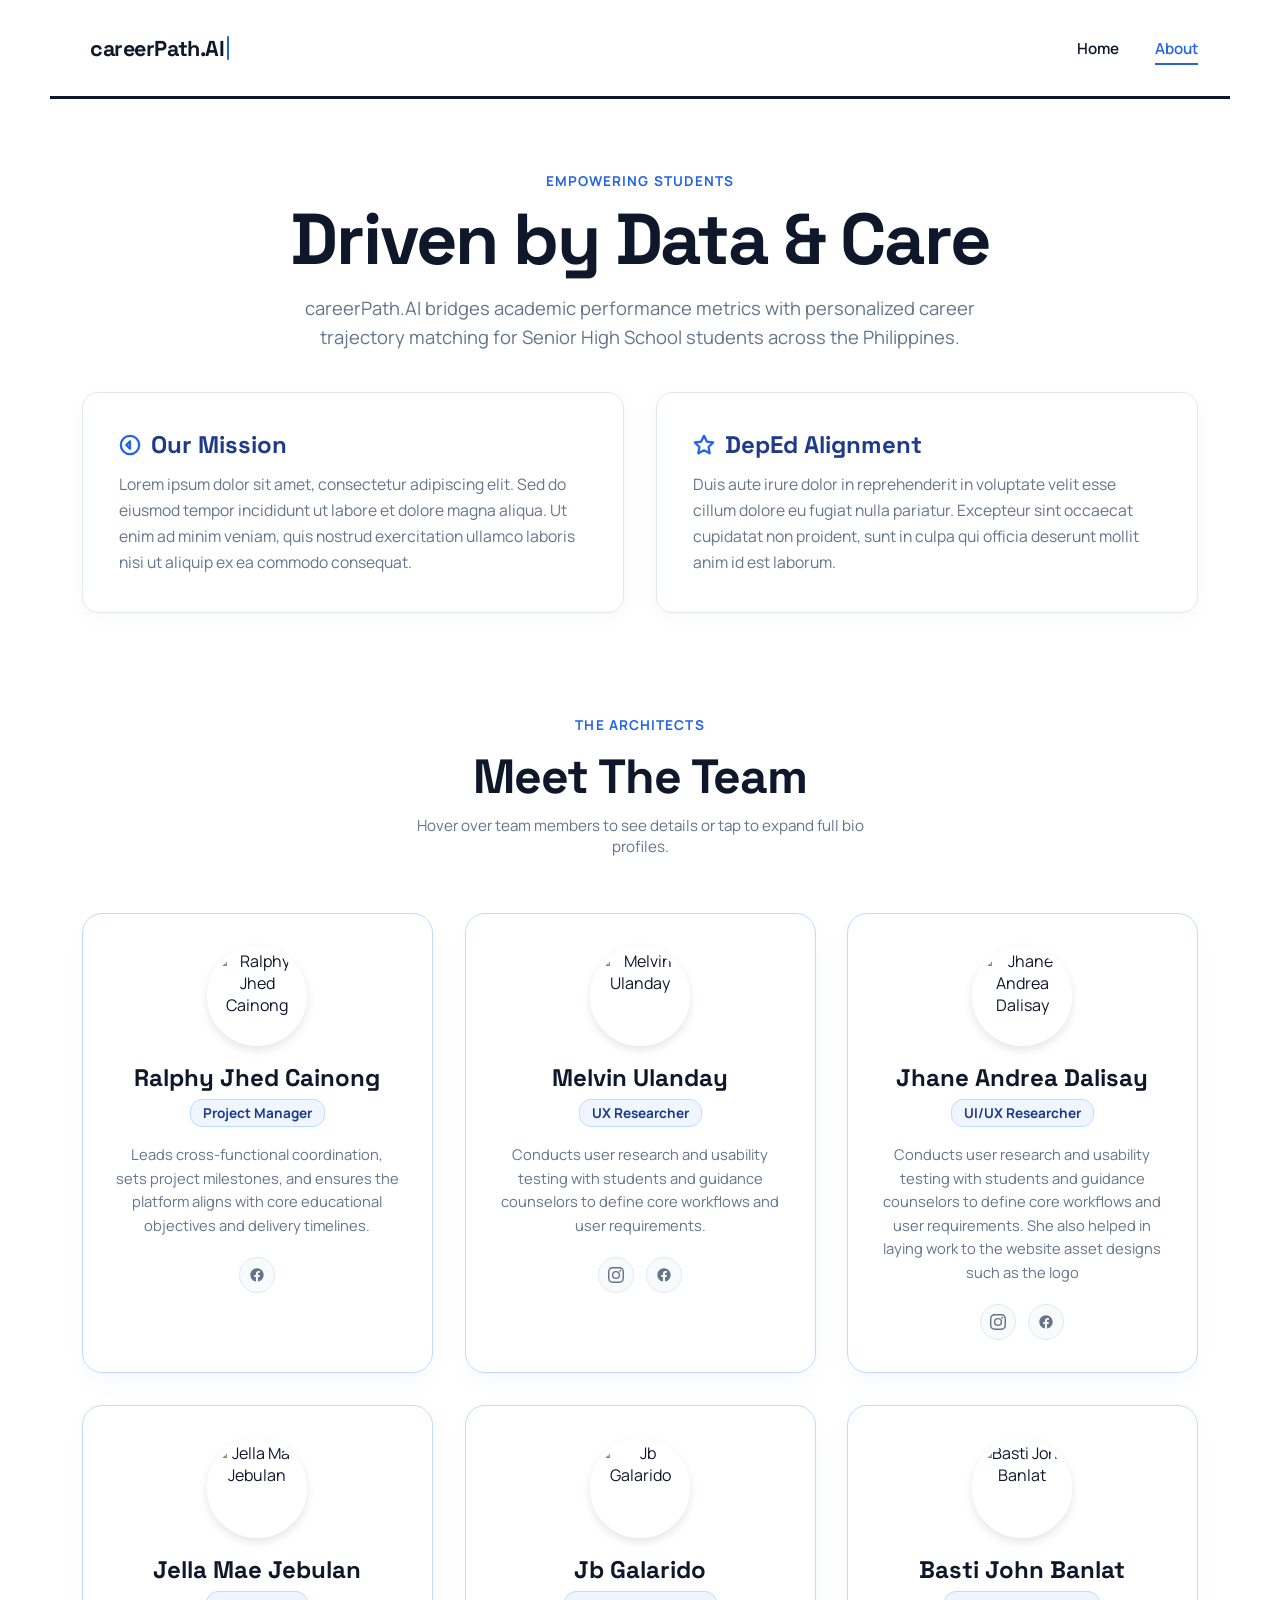
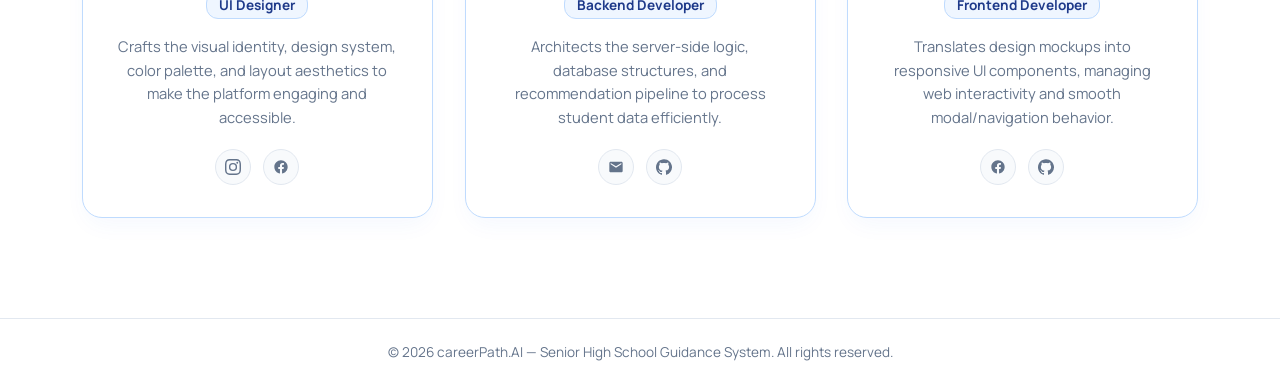
==== commit 8c10f667: "Update about.html - background image - logo (favicon) - member profile images, role description -" ====
--- a/frontend/about.html
+++ b/frontend/about.html
@@ -8,11 +8,13 @@
   <link rel="preconnect" href="https://fonts.gstatic.com" crossorigin>
   <link href="https://fonts.googleapis.com/css2?family=Space+Grotesk:wght@400;500;600;700&family=Manrope:wght@500;600;700;800&display=swap" rel="stylesheet">
   <link rel="stylesheet" href="style.css" />
+  <link rel="icon" type="image/png" href="assets/backgroundAndLogo/favicon.ico">
 </head>
 <body>
 
   <nav class="nav">
     <a href="index.html" class="wordmark-container">
+      <img src="assets/backgroundAndLogo/logo.png" alt="" class="nav-logo">
       <span class="wordmark-text" id="typewriterWordmark"></span>
       <span class="typewriter-cursor"></span>
     </a>
@@ -70,14 +72,14 @@
     </div>
 
     <div class="team-grid">
-      <!-- Member 1 -->
+      <!-- Member 1: Ralphy — Facebook -->
       <article class="team-card" onclick="openBio('Ralphy Jhed Cainong', 'Project Manager', 'Lorem ipsum dolor sit amet, consectetur adipiscing elit. Integer nec odio. Praesent libero. Sed cursus ante dapibus diam.')">
         <div class="avatar-wrapper">
-          <svg viewBox="0 0 24 24"><path d="M12 12c2.21 0 4-1.79 4-4s-1.79-4-4-4-4 1.79-4 4 1.79 4 4 4zm0 2c-2.67 0-8 1.34-8 4v2h16v-2c0-2.66-5.33-4-8-4z"/></svg>
+          <img src="assets/Cainong.jpg" alt="Ralphy Jhed Cainong" class="avatar-image">
         </div>
         <span class="member-name">Ralphy Jhed Cainong</span>
         <span class="member-role">Project Manager</span>
-        <p style="font-size:clamp(0.85rem, 1.8vw, 0.92rem); color:var(--muted); line-height:1.6;">Lorem ipsum dolor sit amet, consectetur adipiscing elit.</p>
+        <p style="font-size:clamp(0.85rem, 1.8vw, 0.92rem); color:var(--muted); line-height:1.6;">Leads cross-functional coordination, sets project milestones, and ensures the platform aligns with core educational objectives and delivery timelines.</p>
         <div class="social-links">
           <a href="#" class="social-btn" aria-label="Facebook" onclick="event.stopPropagation()">
             <svg viewBox="0 0 24 24"><path d="M12 2C6.477 2 2 6.477 2 12c0 4.991 3.657 9.128 8.438 9.879V14.89h-2.54V12h2.54V9.797c0-2.506 1.492-3.89 3.777-3.89 1.094 0 2.238.195 2.238.195v2.46h-1.26c-1.243 0-1.63.771-1.63 1.562V12h2.773l-.443 2.89h-2.33v6.989C18.343 21.129 22 16.99 22 12c0-5.523-4.477-10-10-10z"/></svg>
@@ -85,77 +87,92 @@
         </div>
       </article>
 
-      <!-- Member 2 -->
+      <!-- Member 2: Melvin — Instagram, Facebook -->
       <article class="team-card" onclick="openBio('Melvin Ulanday', 'UX Researcher', 'Lorem ipsum dolor sit amet, consectetur adipiscing elit. Mauris massa. Vestibulum lacinia arcu eget nulla.')">
         <div class="avatar-wrapper">
-          <svg viewBox="0 0 24 24"><path d="M12 12c2.21 0 4-1.79 4-4s-1.79-4-4-4-4 1.79-4 4 1.79 4 4 4zm0 2c-2.67 0-8 1.34-8 4v2h16v-2c0-2.66-5.33-4-8-4z"/></svg>
+          <img src="assets/Ulanday.jpg" alt="Melvin Ulanday" class="avatar-image">
         </div>
         <span class="member-name">Melvin Ulanday</span>
         <span class="member-role">UX Researcher</span>
-        <p style="font-size:clamp(0.85rem, 1.8vw, 0.92rem); color:var(--muted); line-height:1.6;">Lorem ipsum dolor sit amet, consectetur adipiscing elit.</p>
+        <p style="font-size:clamp(0.85rem, 1.8vw, 0.92rem); color:var(--muted); line-height:1.6;">Conducts user research and usability testing with students and guidance counselors to define core workflows and user requirements.</p>
         <div class="social-links">
+          <a href="#" class="social-btn" aria-label="Instagram" onclick="event.stopPropagation()">
+            <svg viewBox="0 0 24 24"><path d="M12 2.163c3.204 0 3.584.012 4.85.07 3.252.148 4.771 1.691 4.919 4.919.058 1.265.069 1.645.069 4.849 0 3.205-.012 3.584-.069 4.849-.149 3.225-1.664 4.771-4.919 4.919-1.266.058-1.644.07-4.85.07-3.204 0-3.584-.012-4.849-.07-3.26-.149-4.771-1.699-4.919-4.92-.058-1.265-.07-1.644-.07-4.849 0-3.204.012-3.583.07-4.849.149-3.227 1.664-4.771 4.919-4.919 1.266-.057 1.645-.069 4.849-.069zM12 0C8.741 0 8.333.014 7.053.072 2.695.272.273 2.69.073 7.052.014 8.333 0 8.741 0 12c0 3.259.014 3.668.072 4.948.2 4.358 2.618 6.78 6.98 6.98C8.333 23.986 8.741 24 12 24c3.259 0 3.668-.014 4.948-.072 4.354-.2 6.782-2.618 6.979-6.98.059-1.28.073-1.689.073-4.948 0-3.259-.014-3.667-.072-4.947-.196-4.354-2.617-6.78-6.979-6.98C15.668.014 15.259 0 12 0zm0 5.838a6.162 6.162 0 1 0 0 12.324 6.162 6.162 0 0 0 0-12.324zM12 16a4 4 0 1 1 0-8 4 4 0 0 1 0 8zm6.406-11.845a1.44 1.44 0 1 0 0 2.881 1.44 1.44 0 0 0 0-2.881z"/></svg>
+          </a>
           <a href="#" class="social-btn" aria-label="Facebook" onclick="event.stopPropagation()">
             <svg viewBox="0 0 24 24"><path d="M12 2C6.477 2 2 6.477 2 12c0 4.991 3.657 9.128 8.438 9.879V14.89h-2.54V12h2.54V9.797c0-2.506 1.492-3.89 3.777-3.89 1.094 0 2.238.195 2.238.195v2.46h-1.26c-1.243 0-1.63.771-1.63 1.562V12h2.773l-.443 2.89h-2.33v6.989C18.343 21.129 22 16.99 22 12c0-5.523-4.477-10-10-10z"/></svg>
           </a>
         </div>
       </article>
 
-      <!-- Member 3 -->
+      <!-- Member 3: Jhane — Instagram, Facebook -->
       <article class="team-card" onclick="openBio('Jhane Andrea Dalisay', 'UI/UX Researcher', 'Lorem ipsum dolor sit amet, consectetur adipiscing elit. Curabitur sodales ligula in libero.')">
         <div class="avatar-wrapper">
-          <svg viewBox="0 0 24 24"><path d="M12 12c2.21 0 4-1.79 4-4s-1.79-4-4-4-4 1.79-4 4 1.79 4 4 4zm0 2c-2.67 0-8 1.34-8 4v2h16v-2c0-2.66-5.33-4-8-4z"/></svg>
+          <img src="assets/Dalisay.jpg" alt="Jhane Andrea Dalisay" class="avatar-image">
         </div>
         <span class="member-name">Jhane Andrea Dalisay</span>
         <span class="member-role">UI/UX Researcher</span>
-        <p style="font-size:clamp(0.85rem, 1.8vw, 0.92rem); color:var(--muted); line-height:1.6;">Lorem ipsum dolor sit amet, consectetur adipiscing elit.</p>
+        <p style="font-size:clamp(0.85rem, 1.8vw, 0.92rem); color:var(--muted); line-height:1.6;">Conducts user research and usability testing with students and guidance counselors to define core workflows and user requirements. She also helped in laying work to the website asset designs such as the logo</p>
         <div class="social-links">
+          <a href="#" class="social-btn" aria-label="Instagram" onclick="event.stopPropagation()">
+            <svg viewBox="0 0 24 24"><path d="M12 2.163c3.204 0 3.584.012 4.85.07 3.252.148 4.771 1.691 4.919 4.919.058 1.265.069 1.645.069 4.849 0 3.205-.012 3.584-.069 4.849-.149 3.225-1.664 4.771-4.919 4.919-1.266.058-1.644.07-4.85.07-3.204 0-3.584-.012-4.849-.07-3.26-.149-4.771-1.699-4.919-4.92-.058-1.265-.07-1.644-.07-4.849 0-3.204.012-3.583.07-4.849.149-3.227 1.664-4.771 4.919-4.919 1.266-.057 1.645-.069 4.849-.069zM12 0C8.741 0 8.333.014 7.053.072 2.695.272.273 2.69.073 7.052.014 8.333 0 8.741 0 12c0 3.259.014 3.668.072 4.948.2 4.358 2.618 6.78 6.98 6.98C8.333 23.986 8.741 24 12 24c3.259 0 3.668-.014 4.948-.072 4.354-.2 6.782-2.618 6.979-6.98.059-1.28.073-1.689.073-4.948 0-3.259-.014-3.667-.072-4.947-.196-4.354-2.617-6.78-6.979-6.98C15.668.014 15.259 0 12 0zm0 5.838a6.162 6.162 0 1 0 0 12.324 6.162 6.162 0 0 0 0-12.324zM12 16a4 4 0 1 1 0-8 4 4 0 0 1 0 8zm6.406-11.845a1.44 1.44 0 1 0 0 2.881 1.44 1.44 0 0 0 0-2.881z"/></svg>
+          </a>
           <a href="#" class="social-btn" aria-label="Facebook" onclick="event.stopPropagation()">
             <svg viewBox="0 0 24 24"><path d="M12 2C6.477 2 2 6.477 2 12c0 4.991 3.657 9.128 8.438 9.879V14.89h-2.54V12h2.54V9.797c0-2.506 1.492-3.89 3.777-3.89 1.094 0 2.238.195 2.238.195v2.46h-1.26c-1.243 0-1.63.771-1.63 1.562V12h2.773l-.443 2.89h-2.33v6.989C18.343 21.129 22 16.99 22 12c0-5.523-4.477-10-10-10z"/></svg>
           </a>
         </div>
       </article>
 
-      <!-- Member 4 -->
+      <!-- Member 4: Jella — Instagram, Facebook -->
       <article class="team-card" onclick="openBio('Jella Mae Jebulan', 'Brand & UI Designer', 'Lorem ipsum dolor sit amet, consectetur adipiscing elit.')">
         <div class="avatar-wrapper">
-          <svg viewBox="0 0 24 24"><path d="M12 12c2.21 0 4-1.79 4-4s-1.79-4-4-4-4 1.79-4 4 1.79 4 4 4zm0 2c-2.67 0-8 1.34-8 4v2h16v-2c0-2.66-5.33-4-8-4z"/></svg>
+          <img src="assets/Jebulan.png" alt="Jella Mae Jebulan" class="avatar-image">
         </div>
         <span class="member-name">Jella Mae Jebulan</span>
-        <span class="member-role">Brand & UI Designer</span>
-        <p style="font-size:clamp(0.85rem, 1.8vw, 0.92rem); color:var(--muted); line-height:1.6;">Lorem ipsum dolor sit amet, consectetur adipiscing elit.</p>
+        <span class="member-role">UI Designer</span>
+        <p style="font-size:clamp(0.85rem, 1.8vw, 0.92rem); color:var(--muted); line-height:1.6;">Crafts the visual identity, design system, color palette, and layout aesthetics to make the platform engaging and accessible.</p>
         <div class="social-links">
+          <a href="#" class="social-btn" aria-label="Instagram" onclick="event.stopPropagation()">
+            <svg viewBox="0 0 24 24"><path d="M12 2.163c3.204 0 3.584.012 4.85.07 3.252.148 4.771 1.691 4.919 4.919.058 1.265.069 1.645.069 4.849 0 3.205-.012 3.584-.069 4.849-.149 3.225-1.664 4.771-4.919 4.919-1.266.058-1.644.07-4.85.07-3.204 0-3.584-.012-4.849-.07-3.26-.149-4.771-1.699-4.919-4.92-.058-1.265-.07-1.644-.07-4.849 0-3.204.012-3.583.07-4.849.149-3.227 1.664-4.771 4.919-4.919 1.266-.057 1.645-.069 4.849-.069zM12 0C8.741 0 8.333.014 7.053.072 2.695.272.273 2.69.073 7.052.014 8.333 0 8.741 0 12c0 3.259.014 3.668.072 4.948.2 4.358 2.618 6.78 6.98 6.98C8.333 23.986 8.741 24 12 24c3.259 0 3.668-.014 4.948-.072 4.354-.2 6.782-2.618 6.979-6.98.059-1.28.073-1.689.073-4.948 0-3.259-.014-3.667-.072-4.947-.196-4.354-2.617-6.78-6.979-6.98C15.668.014 15.259 0 12 0zm0 5.838a6.162 6.162 0 1 0 0 12.324 6.162 6.162 0 0 0 0-12.324zM12 16a4 4 0 1 1 0-8 4 4 0 0 1 0 8zm6.406-11.845a1.44 1.44 0 1 0 0 2.881 1.44 1.44 0 0 0 0-2.881z"/></svg>
+          </a>
           <a href="#" class="social-btn" aria-label="Facebook" onclick="event.stopPropagation()">
             <svg viewBox="0 0 24 24"><path d="M12 2C6.477 2 2 6.477 2 12c0 4.991 3.657 9.128 8.438 9.879V14.89h-2.54V12h2.54V9.797c0-2.506 1.492-3.89 3.777-3.89 1.094 0 2.238.195 2.238.195v2.46h-1.26c-1.243 0-1.63.771-1.63 1.562V12h2.773l-.443 2.89h-2.33v6.989C18.343 21.129 22 16.99 22 12c0-5.523-4.477-10-10-10z"/></svg>
           </a>
         </div>
       </article>
 
-      <!-- Member 5 -->
+      <!-- Member 5: JB — Email, GitHub -->
       <article class="team-card" onclick="openBio('JB Galarido', 'Backend Developer', 'Lorem ipsum dolor sit amet, consectetur adipiscing elit.')">
         <div class="avatar-wrapper">
-          <svg viewBox="0 0 24 24"><path d="M12 12c2.21 0 4-1.79 4-4s-1.79-4-4-4-4 1.79-4 4 1.79 4 4 4zm0 2c-2.67 0-8 1.34-8 4v2h16v-2c0-2.66-5.33-4-8-4z"/></svg>
+          <img src="assets/Galarido.jpg" alt="Jb Galarido" class="avatar-image">
         </div>
         <span class="member-name">Jb Galarido</span>
         <span class="member-role">Backend Developer</span>
-        <p style="font-size:clamp(0.85rem, 1.8vw, 0.92rem); color:var(--muted); line-height:1.6;">Lorem ipsum dolor sit amet, consectetur adipiscing elit.</p>
+        <p style="font-size:clamp(0.85rem, 1.8vw, 0.92rem); color:var(--muted); line-height:1.6;">Architects the server-side logic, database structures, and recommendation pipeline to process student data efficiently.</p>
+        <div class="social-links">
+          <a href="mailto:jb@example.com" class="social-btn" aria-label="Email" onclick="event.stopPropagation()">
+            <svg viewBox="0 0 24 24"><path d="M20 4H4c-1.1 0-1.99.9-1.99 2L2 18c0 1.1.9 2 2 2h16c1.1 0 2-.9 2-2V6c0-1.1-.9-2-2-2zm0 4l-8 5-8-5V6l8 5 8-5v2z"/></svg>
+          </a>
+          <a href="#" class="social-btn" aria-label="GitHub" onclick="event.stopPropagation()">
+            <svg viewBox="0 0 24 24"><path d="M12 .297c-6.63 0-12 5.373-12 12 0 5.303 3.438 9.8 8.205 11.385.6.113.82-.258.82-.577 0-.285-.01-1.04-.015-2.04-3.338.724-4.042-1.61-4.042-1.61-.546-1.387-1.333-1.756-1.333-1.756-1.089-.744.084-.729.084-.729 1.205.084 1.838 1.237 1.838 1.237 1.07 1.834 2.807 1.304 3.492.997.107-.775.418-1.305.762-1.605-2.665-.305-5.466-1.334-5.466-5.93 0-1.31.469-2.381 1.236-3.221-.124-.303-.535-1.524.117-3.176 0 0 1.008-.322 3.301 1.23.957-.266 1.983-.399 3.003-.404 1.02.005 2.047.138 3.006.404 2.291-1.552 3.297-1.23 3.297-1.23.653 1.653.242 2.874.118 3.176.77.84 1.235 1.911 1.235 3.221 0 4.609-2.807 5.624-5.479 5.921.43.372.823 1.102.823 2.222 0 1.606-.014 2.898-.014 3.293 0 .322.216.694.825.576 4.765-1.589 8.199-6.086 8.199-11.386 0-6.627-5.373-12-12-12z"/></svg>
+          </a>
+        </div>
+      </article>
+
+      <!-- Member 6: Basti — Facebook, GitHub -->
+      <article class="team-card" onclick="openBio('Basti John Banlat', 'Frontend Developer', 'Lorem ipsum dolor sit amet, consectetur adipiscing elit.')">
+        <div class="avatar-wrapper">
+          <img src="assets/Banlat.png" alt="Basti John Banlat" class="avatar-image">
+        </div>
+        <span class="member-name">Basti John Banlat</span>
+        <span class="member-role">Frontend Developer</span>
+        <p style="font-size:clamp(0.85rem, 1.8vw, 0.92rem); color:var(--muted); line-height:1.6;">Translates design mockups into responsive UI components, managing web interactivity and smooth modal/navigation behavior.</p>
         <div class="social-links">
           <a href="#" class="social-btn" aria-label="Facebook" onclick="event.stopPropagation()">
             <svg viewBox="0 0 24 24"><path d="M12 2C6.477 2 2 6.477 2 12c0 4.991 3.657 9.128 8.438 9.879V14.89h-2.54V12h2.54V9.797c0-2.506 1.492-3.89 3.777-3.89 1.094 0 2.238.195 2.238.195v2.46h-1.26c-1.243 0-1.63.771-1.63 1.562V12h2.773l-.443 2.89h-2.33v6.989C18.343 21.129 22 16.99 22 12c0-5.523-4.477-10-10-10z"/></svg>
           </a>
-        </div>
-      </article>
-
-      <!-- Member 6 -->
-      <article class="team-card" onclick="openBio('Basti John Banlat', 'Frontend Developer', 'Lorem ipsum dolor sit amet, consectetur adipiscing elit.')">
-        <div class="avatar-wrapper">
-          <svg viewBox="0 0 24 24"><path d="M12 12c2.21 0 4-1.79 4-4s-1.79-4-4-4-4 1.79-4 4 1.79 4 4 4zm0 2c-2.67 0-8 1.34-8 4v2h16v-2c0-2.66-5.33-4-8-4z"/></svg>
-        </div>
-        <span class="member-name">Basti John Banlat</span>
-        <span class="member-role">Frontend Developer</span>
-        <p style="font-size:clamp(0.85rem, 1.8vw, 0.92rem); color:var(--muted); line-height:1.6;">Lorem ipsum dolor sit amet, consectetur adipiscing elit.</p>
-        <div class="social-links">
-          <a href="#" class="social-btn" aria-label="Facebook" onclick="event.stopPropagation()">
-            <svg viewBox="0 0 24 24"><path d="M12 2C6.477 2 2 6.477 2 12c0 4.991 3.657 9.128 8.438 9.879V14.89h-2.54V12h2.54V9.797c0-2.506 1.492-3.89 3.777-3.89 1.094 0 2.238.195 2.238.195v2.46h-1.26c-1.243 0-1.63.771-1.63 1.562V12h2.773l-.443 2.89h-2.33v6.989C18.343 21.129 22 16.99 22 12c0-5.523-4.477-10-10-10z"/></svg>
+          <a href="#" class="social-btn" aria-label="GitHub" onclick="event.stopPropagation()">
+            <svg viewBox="0 0 24 24"><path d="M12 .297c-6.63 0-12 5.373-12 12 0 5.303 3.438 9.8 8.205 11.385.6.113.82-.258.82-.577 0-.285-.01-1.04-.015-2.04-3.338.724-4.042-1.61-4.042-1.61-.546-1.387-1.333-1.756-1.333-1.756-1.089-.744.084-.729.084-.729 1.205.084 1.838 1.237 1.838 1.237 1.07 1.834 2.807 1.304 3.492.997.107-.775.418-1.305.762-1.605-2.665-.305-5.466-1.334-5.466-5.93 0-1.31.469-2.381 1.236-3.221-.124-.303-.535-1.524.117-3.176 0 0 1.008-.322 3.301 1.23.957-.266 1.983-.399 3.003-.404 1.02.005 2.047.138 3.006.404 2.291-1.552 3.297-1.23 3.297-1.23.653 1.653.242 2.874.118 3.176.77.84 1.235 1.911 1.235 3.221 0 4.609-2.807 5.624-5.479 5.921.43.372.823 1.102.823 2.222 0 1.606-.014 2.898-.014 3.293 0 .322.216.694.825.576 4.765-1.589 8.199-6.086 8.199-11.386 0-6.627-5.373-12-12-12z"/></svg>
           </a>
         </div>
       </article>
@@ -179,4 +196,4 @@
 
   <script src="script.js"></script>
 </body>
-</html>+</html>
--- a/frontend/style.css
+++ b/frontend/style.css
@@ -85,6 +85,14 @@
 
 .wordmark-text {
   color: var(--ink);
+}
+
+.nav-logo {
+  height: clamp(30px, 5vw, 40px);
+  width: auto;
+  object-fit: contain;
+  margin-right: 8px;
+  flex-shrink: 0;
 }
 
 .typewriter-cursor {
@@ -428,7 +436,11 @@
 /* ==========================================================================
    PAGE-SPECIFIC: INDEX.HTML
    ========================================================================== */
-.hero {
+    body {
+        background: url(assets/backgroundAndLogo/1.png);
+    }
+
+   .hero {
   position: relative;
   width: 100%;
   max-width: 1180px;
@@ -442,6 +454,7 @@
 }
 
 .shape-layer {
+    border-radius: 10px;
   position: absolute;
   top: clamp(20px, 5vw, 60px);
   right: clamp(2%, 5vw, 6%);
@@ -451,6 +464,7 @@
 }
 
 .shape-shadow {
+    border-radius: 10px;
   position: absolute;
   inset: 0;
   background: linear-gradient(135deg, var(--blue-accent) 0%, var(--blue-dark) 100%);
@@ -459,9 +473,57 @@
 }
 
 .shape-square {
+    border-radius: 10px;
   position: absolute;
   inset: 0;
   background: var(--blue-border);
+}
+
+.logo-shine-wrapper {
+  position: absolute;
+  top: 50%;
+  left: 45%;
+  transform: translate(-50%, -50%) translateX(-20px);
+  width: 118%;
+  z-index: 3;
+  pointer-events: none;
+}
+
+.logo-image {
+  display: block;
+  width: 100%;
+  height: auto;
+  position: relative;
+  filter: drop-shadow(0 6px 14px rgba(15, 23, 42, 0.18));
+}
+
+.logo-shine {
+  position: absolute;
+  inset: 0;
+  -webkit-mask-image: url('assets/backgroundAndLogo/logo.png');
+  mask-image: url('assets/backgroundAndLogo/logo.png');
+  -webkit-mask-size: contain;
+  mask-size: contain;
+  -webkit-mask-repeat: no-repeat;
+  mask-repeat: no-repeat;
+  -webkit-mask-position: center;
+  mask-position: center;
+  background: linear-gradient(
+    115deg,
+    transparent 35%,
+    rgba(255, 255, 255, 0.95) 48%,
+    rgba(255, 255, 255, 0.95) 52%,
+    transparent 65%
+  );
+  background-size: 250% 250%;
+  background-position: -160% -160%;
+  animation: logoShineSweep 3.6s ease-in-out infinite;
+}
+
+@keyframes logoShineSweep {
+  0% { background-position: -160% -160%; }
+  22% { background-position: 160% 160%; }
+  100% { background-position: 160% 160%; }
 }
 
 .hero-copy {
@@ -573,6 +635,10 @@
 /* ==========================================================================
    PAGE-SPECIFIC: ABOUT.HTML
    ========================================================================== */
+        body {
+        background: url(assets/backgroundAndLogo/1.png);
+    }
+
 .about-hero {
   width: 100%;
   max-width: 1180px;
@@ -659,16 +725,22 @@
 }
 
 .avatar-wrapper {
-  width: clamp(90px, 18vw, 120px);
-  height: clamp(90px, 18vw, 120px);
-  margin: 0 auto 20px;
+  width: 100px;
+  height: 100px;
+  margin: 0 auto 16px;
   border-radius: 50%;
-  background: var(--blue-light);
-  border: 3px solid var(--blue-border);
-  display: flex;
-  align-items: center;
-  justify-content: center;
-  transition: border-color 0.3s ease, transform 0.3s ease;
+  overflow: hidden;
+  border: 4px solid #fff;
+  box-shadow: 0 4px 10px rgba(0, 0, 0, 0.1);
+  transition: transform 0.3s ease, border-color 0.3s ease;
+}
+
+.avatar-image {
+  width: 100%;
+  height: 100%;
+  border-radius: 50%;
+  object-fit: cover;
+  display: block;
 }
 
 .team-card:hover .avatar-wrapper {
@@ -685,6 +757,12 @@
   color: var(--ink);
   margin-bottom: 6px;
   display: block;
+  transition: color 0.3s var(--ease), transform 0.3s var(--ease);
+}
+
+.team-card:hover .member-name {
+  color: var(--blue-accent);
+  transform: scale(1.08);
 }
 
 .member-role {
@@ -721,7 +799,11 @@
 /* ==========================================================================
    PAGE-SPECIFIC: CAREERTRACK.HTML
    ========================================================================== */
-.top-bar {
+    body {
+        background: url(assets/backgroundAndLogo/2.png);
+    }
+
+   .top-bar {
   display: flex;
   align-items: center;
   justify-content: space-between;
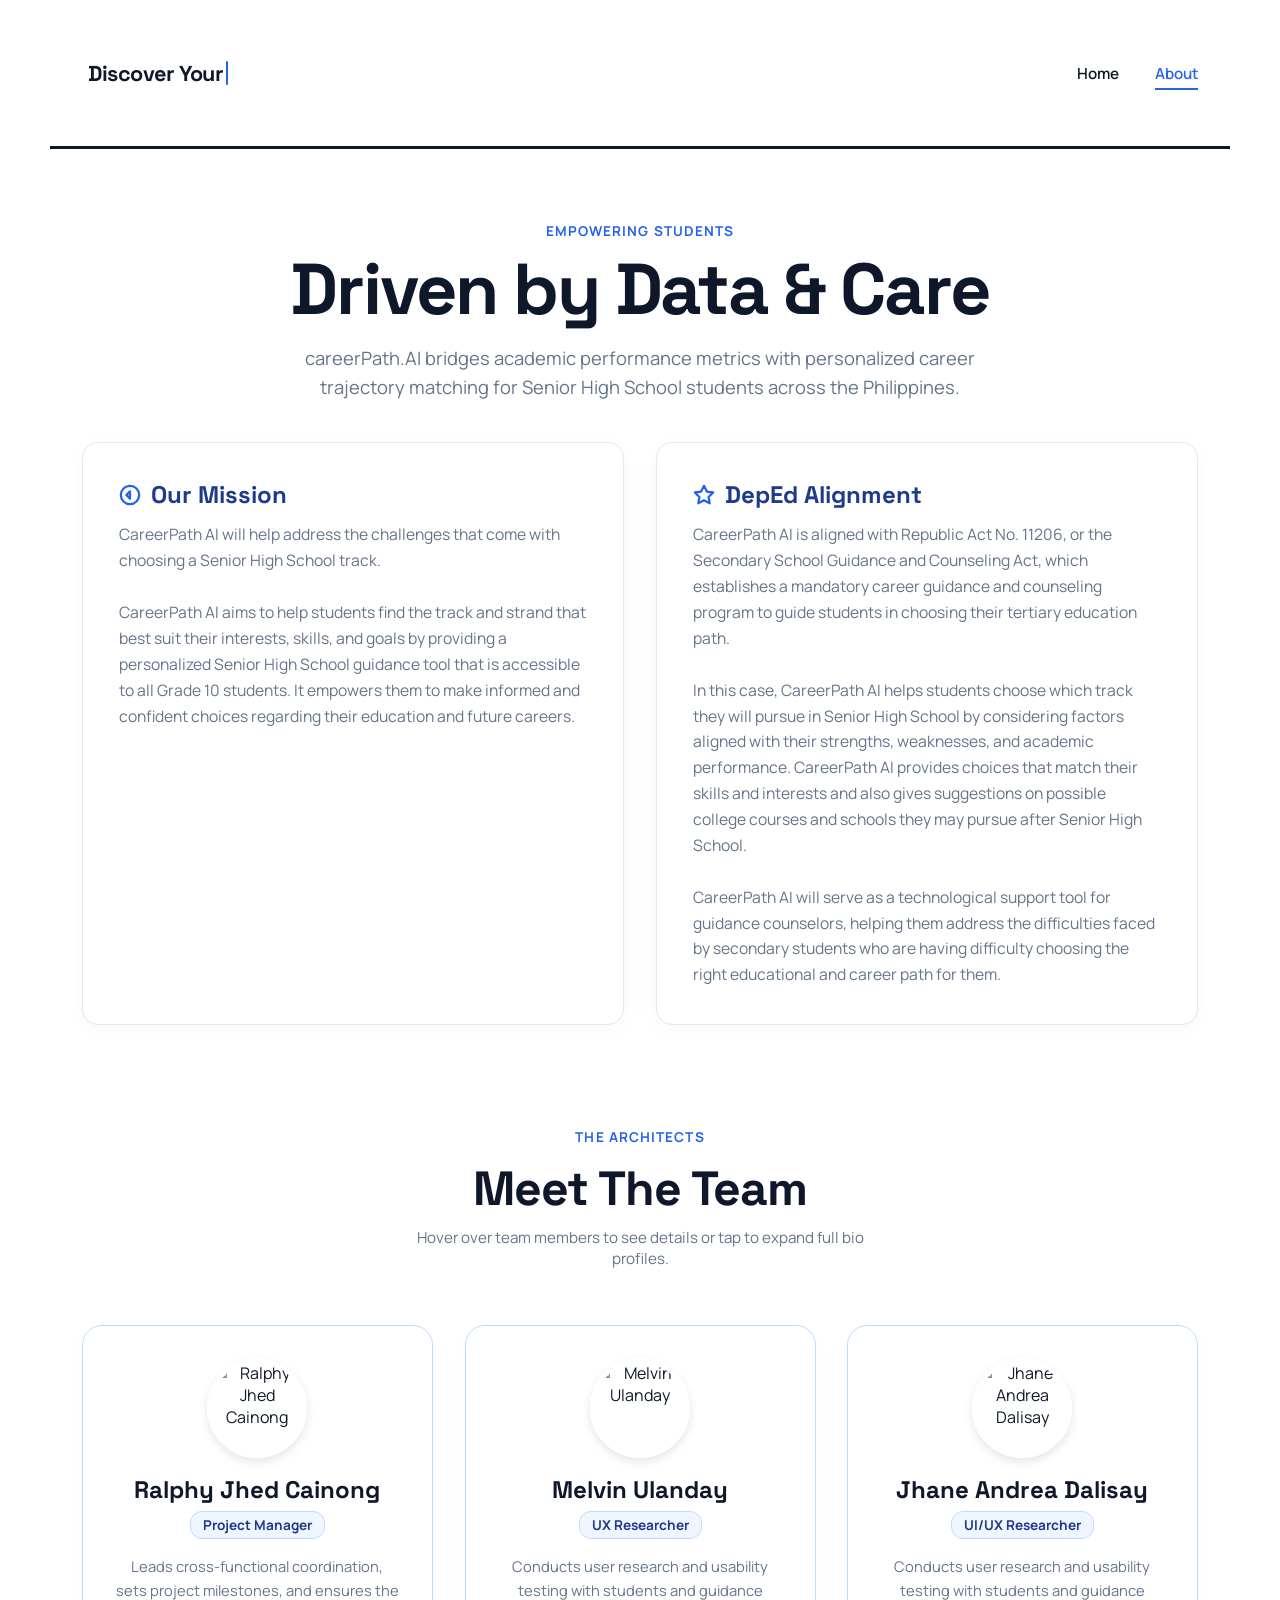
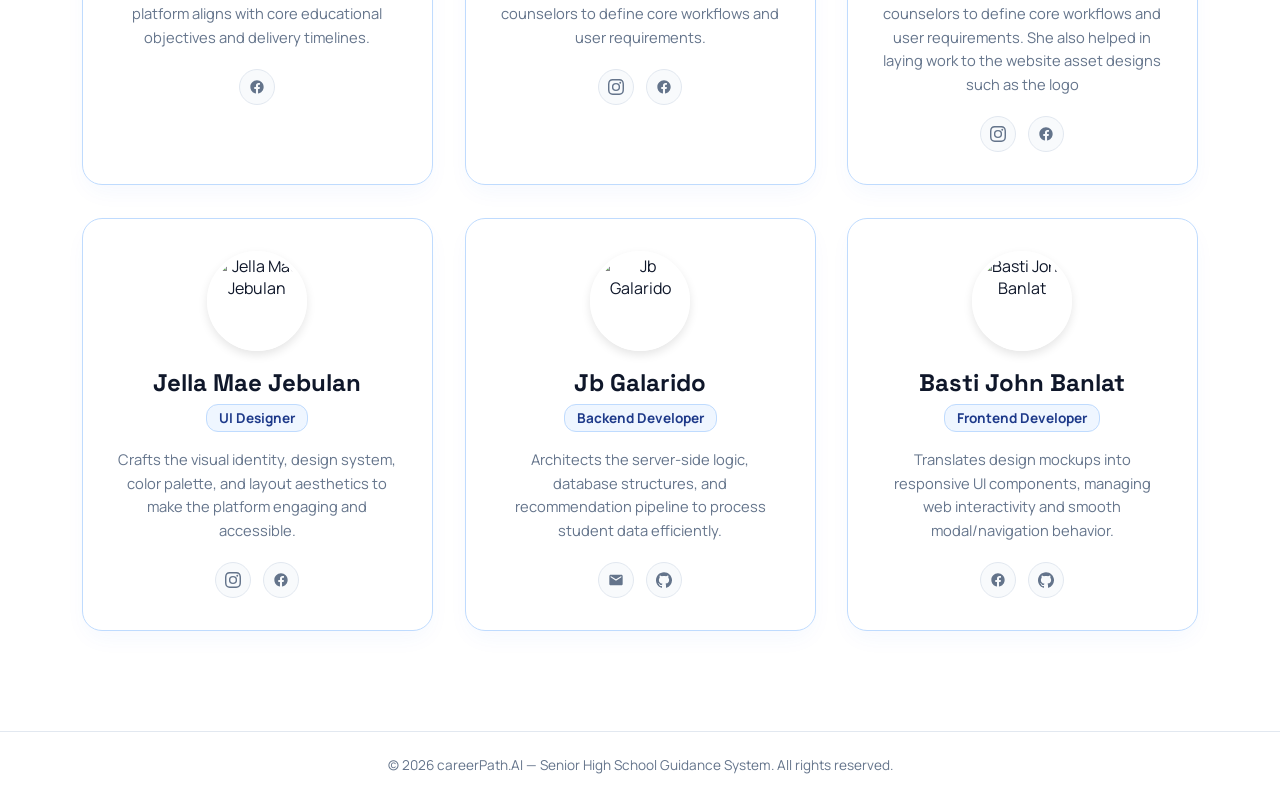
==== commit 40740dbc: "Update about.html" ====
--- a/frontend/about.html
+++ b/frontend/about.html
@@ -1,199 +1,282 @@
 <!DOCTYPE html>
 <html lang="en">
+
 <head>
-  <meta charset="UTF-8" />
-  <meta name="viewport" content="width=device-width, initial-scale=1.0" />
-  <title>About Us — careerPath.AI</title>
-  <link rel="preconnect" href="https://fonts.googleapis.com">
-  <link rel="preconnect" href="https://fonts.gstatic.com" crossorigin>
-  <link href="https://fonts.googleapis.com/css2?family=Space+Grotesk:wght@400;500;600;700&family=Manrope:wght@500;600;700;800&display=swap" rel="stylesheet">
-  <link rel="stylesheet" href="style.css" />
-  <link rel="icon" type="image/png" href="assets/backgroundAndLogo/favicon.ico">
+    <meta charset="UTF-8" />
+    <meta name="viewport" content="width=device-width, initial-scale=1.0" />
+    <title>About Us — careerPath.AI</title>
+    <link rel="preconnect" href="https://fonts.googleapis.com">
+    <link rel="preconnect" href="https://fonts.gstatic.com" crossorigin>
+    <link
+        href="https://fonts.googleapis.com/css2?family=Space+Grotesk:wght@400;500;600;700&family=Manrope:wght@500;600;700;800&display=swap"
+        rel="stylesheet">
+    <link rel="stylesheet" href="style.css" />
+    <link rel="icon" type="image/png" href="assets/backgroundAndLogo/favicon.png">
 </head>
+
 <body>
 
-  <nav class="nav">
-    <a href="index.html" class="wordmark-container">
-      <img src="assets/backgroundAndLogo/logo.png" alt="" class="nav-logo">
-      <span class="wordmark-text" id="typewriterWordmark"></span>
-      <span class="typewriter-cursor"></span>
-    </a>
-    <ul class="nav-links">
-      <li><a href="index.html">Home</a></li>
-      <li><a href="about.html" class="active">About</a></li>
-    </ul>
-  </nav>
-  <div class="rule"></div>
-
-  <header class="about-hero">
-    <span class="eyebrow">Empowering Students</span>
-    <h1 class="page-title">Driven by Data &amp; Care</h1>
-    <p class="page-subtitle">
-      careerPath.AI bridges academic performance metrics with personalized career trajectory matching for Senior High School students across the Philippines.
-    </p>
-  </header>
-
-  <section class="container" style="padding-top: 0;">
-    <div class="grid-2">
-      <div class="info-card">
-        <h3>
-          <svg width="22" height="22" viewBox="0 0 24 24" fill="none" stroke="currentColor" stroke-width="2.5" stroke-linecap="round" stroke-linejoin="round" style="color:var(--blue-accent)">
-            <circle cx="12" cy="12" r="10"></circle>
-            <polygon points="12 8 8 12 12 16 12 8"></polygon>
-          </svg>
-          Our Mission
-        </h3>
-        <p style="color:var(--muted); line-height:1.65; font-size:clamp(0.88rem, 1.8vw, 0.98rem);">
-          Lorem ipsum dolor sit amet, consectetur adipiscing elit. Sed do eiusmod tempor incididunt ut labore et dolore magna aliqua. Ut enim ad minim veniam, quis nostrud exercitation ullamco laboris nisi ut aliquip ex ea commodo consequat.
+    <nav class="nav">
+        <a href="index.html" class="wordmark-container">
+            <img src="assets/backgroundAndLogo/full_Logo.png" alt="" class="nav-logo">
+            <span class="wordmark-text" id="typewriterWordmark"></span>
+            <span class="typewriter-cursor"></span>
+        </a>
+        <ul class="nav-links">
+            <li><a href="index.html">Home</a></li>
+            <li><a href="about.html" class="active">About</a></li>
+        </ul>
+    </nav>
+    <div class="rule"></div>
+
+    <header class="about-hero">
+        <span class="eyebrow">Empowering Students</span>
+        <h1 class="page-title">Driven by Data &amp; Care</h1>
+        <p class="page-subtitle">
+            careerPath.AI bridges academic performance metrics with personalized career trajectory matching for Senior
+            High School students across the Philippines.
         </p>
-      </div>
-
-      <div class="info-card">
-        <h3>
-          <svg width="22" height="22" viewBox="0 0 24 24" fill="none" stroke="currentColor" stroke-width="2.5" stroke-linecap="round" stroke-linejoin="round" style="color:var(--blue-accent)">
-            <polygon points="12 2 15.09 8.26 22 9.27 17 14.14 18.18 21.02 12 17.77 5.82 21.02 7 14.14 2 9.27 8.91 8.26 12 2"></polygon>
-          </svg>
-          DepEd Alignment
-        </h3>
-        <p style="color:var(--muted); line-height:1.65; font-size:clamp(0.88rem, 1.8vw, 0.98rem);">
-          Duis aute irure dolor in reprehenderit in voluptate velit esse cillum dolore eu fugiat nulla pariatur. Excepteur sint occaecat cupidatat non proident, sunt in culpa qui officia deserunt mollit anim id est laborum.
-        </p>
-      </div>
+    </header>
+
+    <section class="container" style="padding-top: 0;">
+        <div class="grid-2">
+            <div class="info-card">
+                <h3>
+                    <svg width="22" height="22" viewBox="0 0 24 24" fill="none" stroke="currentColor" stroke-width="2.5"
+                        stroke-linecap="round" stroke-linejoin="round" style="color:var(--blue-accent)">
+                        <circle cx="12" cy="12" r="10"></circle>
+                        <polygon points="12 8 8 12 12 16 12 8"></polygon>
+                    </svg>
+                    Our Mission
+                </h3>
+                <p style="color:var(--muted); line-height:1.65; font-size:clamp(0.88rem, 1.8vw, 0.98rem);">
+                    CareerPath AI will help address the challenges that come with choosing a Senior High School track. 
+                    <br>
+                    <br>
+                    CareerPath AI aims to help students find the track and strand that best suit their interests, skills, and goals by providing a personalized Senior High School guidance tool that is accessible to all Grade 10 students. 
+                    It empowers them to make informed and confident choices regarding their education and future careers.
+                </p>
+            </div>
+
+            <div class="info-card">
+                <h3>
+                    <svg width="22" height="22" viewBox="0 0 24 24" fill="none" stroke="currentColor" stroke-width="2.5"
+                        stroke-linecap="round" stroke-linejoin="round" style="color:var(--blue-accent)">
+                        <polygon
+                            points="12 2 15.09 8.26 22 9.27 17 14.14 18.18 21.02 12 17.77 5.82 21.02 7 14.14 2 9.27 8.91 8.26 12 2">
+                        </polygon>
+                    </svg>
+                    DepEd Alignment
+                </h3>
+                <p style="color:var(--muted); line-height:1.65; font-size:clamp(0.88rem, 1.8vw, 0.98rem);">
+                    CareerPath AI is aligned with Republic Act No. 11206, or the Secondary School Guidance and
+                    Counseling Act, which establishes a mandatory career guidance and counseling program to guide
+                    students in choosing their tertiary education path.
+                    <br>    
+                    <br>
+                    In this case, CareerPath AI helps students choose which track they will pursue in Senior High School
+                    by considering factors aligned with their strengths, weaknesses, and academic performance.
+                    CareerPath AI provides choices that match their skills and interests and also gives suggestions on
+                    possible college courses and schools they may pursue after Senior High School.
+                    <br>    
+                    <br> 
+                    CareerPath AI will serve as a technological support tool for guidance counselors, helping them
+                    address the difficulties faced by secondary students who are having difficulty choosing the right
+                    educational and career path for them.
+                </p>
+            </div>
+        </div>
+    </section>
+
+    <main class="container" style="padding-top: 0;">
+        <div style="text-align:center; margin-bottom:clamp(32px, 6vw, 56px);">
+            <span class="eyebrow">The Architects</span>
+            <h2
+                style="font-family:'Space Grotesk', sans-serif; font-size:clamp(2rem, 5vw, 3rem); letter-spacing:-0.02em; margin-bottom:8px;">
+                Meet The Team</h2>
+            <p style="color:var(--muted); max-width:500px; margin:0 auto; font-size:0.95rem;">
+                Hover over team members to see details or tap to expand full bio profiles.
+            </p>
+        </div>
+
+        <div class="team-grid">
+            <!-- Member 1: Ralphy — Facebook -->
+            <article class="team-card"
+                onclick="openBio('Ralphy Jhed Cainong', 'Project Manager', 'Lorem ipsum dolor sit amet, consectetur adipiscing elit. Integer nec odio. Praesent libero. Sed cursus ante dapibus diam.')">
+                <div class="avatar-wrapper">
+                    <img src="assets/Cainong.jpg" alt="Ralphy Jhed Cainong" class="avatar-image">
+                </div>
+                <span class="member-name">Ralphy Jhed Cainong</span>
+                <span class="member-role">Project Manager</span>
+                <p style="font-size:clamp(0.85rem, 1.8vw, 0.92rem); color:var(--muted); line-height:1.6;">Leads
+                    cross-functional coordination, sets project milestones, and ensures the platform aligns with core
+                    educational objectives and delivery timelines.</p>
+                <div class="social-links">
+                    <a href="https://www.facebook.com/cainongralphy" class="social-btn" aria-label="Facebook"
+                        onclick="event.stopPropagation()">
+                        <svg viewBox="0 0 24 24">
+                            <path
+                                d="M12 2C6.477 2 2 6.477 2 12c0 4.991 3.657 9.128 8.438 9.879V14.89h-2.54V12h2.54V9.797c0-2.506 1.492-3.89 3.777-3.89 1.094 0 2.238.195 2.238.195v2.46h-1.26c-1.243 0-1.63.771-1.63 1.562V12h2.773l-.443 2.89h-2.33v6.989C18.343 21.129 22 16.99 22 12c0-5.523-4.477-10-10-10z" />
+                        </svg>
+                    </a>
+                </div>
+            </article>
+
+            <!-- Member 2: Melvin — Instagram, Facebook -->
+            <article class="team-card"
+                onclick="openBio('Melvin Ulanday', 'UX Researcher', 'Lorem ipsum dolor sit amet, consectetur adipiscing elit. Mauris massa. Vestibulum lacinia arcu eget nulla.')">
+                <div class="avatar-wrapper">
+                    <img src="assets/Ulanday.jpg" alt="Melvin Ulanday" class="avatar-image">
+                </div>
+                <span class="member-name">Melvin Ulanday</span>
+                <span class="member-role">UX Researcher</span>
+                <p style="font-size:clamp(0.85rem, 1.8vw, 0.92rem); color:var(--muted); line-height:1.6;">Conducts user
+                    research and usability testing with students and guidance counselors to define core workflows and
+                    user requirements.</p>
+                <div class="social-links">
+                    <a href="#" class="social-btn" aria-label="Instagram" onclick="event.stopPropagation()">
+                        <svg viewBox="0 0 24 24">
+                            <path
+                                d="M12 2.163c3.204 0 3.584.012 4.85.07 3.252.148 4.771 1.691 4.919 4.919.058 1.265.069 1.645.069 4.849 0 3.205-.012 3.584-.069 4.849-.149 3.225-1.664 4.771-4.919 4.919-1.266.058-1.644.07-4.85.07-3.204 0-3.584-.012-4.849-.07-3.26-.149-4.771-1.699-4.919-4.92-.058-1.265-.07-1.644-.07-4.849 0-3.204.012-3.583.07-4.849.149-3.227 1.664-4.771 4.919-4.919 1.266-.057 1.645-.069 4.849-.069zM12 0C8.741 0 8.333.014 7.053.072 2.695.272.273 2.69.073 7.052.014 8.333 0 8.741 0 12c0 3.259.014 3.668.072 4.948.2 4.358 2.618 6.78 6.98 6.98C8.333 23.986 8.741 24 12 24c3.259 0 3.668-.014 4.948-.072 4.354-.2 6.782-2.618 6.979-6.98.059-1.28.073-1.689.073-4.948 0-3.259-.014-3.667-.072-4.947-.196-4.354-2.617-6.78-6.979-6.98C15.668.014 15.259 0 12 0zm0 5.838a6.162 6.162 0 1 0 0 12.324 6.162 6.162 0 0 0 0-12.324zM12 16a4 4 0 1 1 0-8 4 4 0 0 1 0 8zm6.406-11.845a1.44 1.44 0 1 0 0 2.881 1.44 1.44 0 0 0 0-2.881z" />
+                        </svg>
+                    </a>
+                    <a href="#" class="social-btn" aria-label="Facebook" onclick="event.stopPropagation()">
+                        <svg viewBox="0 0 24 24">
+                            <path
+                                d="M12 2C6.477 2 2 6.477 2 12c0 4.991 3.657 9.128 8.438 9.879V14.89h-2.54V12h2.54V9.797c0-2.506 1.492-3.89 3.777-3.89 1.094 0 2.238.195 2.238.195v2.46h-1.26c-1.243 0-1.63.771-1.63 1.562V12h2.773l-.443 2.89h-2.33v6.989C18.343 21.129 22 16.99 22 12c0-5.523-4.477-10-10-10z" />
+                        </svg>
+                    </a>
+                </div>
+            </article>
+
+            <!-- Member 3: Jhane — Instagram, Facebook -->
+            <article class="team-card"
+                onclick="openBio('Jhane Andrea Dalisay', 'UI/UX Researcher', 'Lorem ipsum dolor sit amet, consectetur adipiscing elit. Curabitur sodales ligula in libero.')">
+                <div class="avatar-wrapper">
+                    <img src="assets/Dalisay.jpg" alt="Jhane Andrea Dalisay" class="avatar-image">
+                </div>
+                <span class="member-name">Jhane Andrea Dalisay</span>
+                <span class="member-role">UI/UX Researcher</span>
+                <p style="font-size:clamp(0.85rem, 1.8vw, 0.92rem); color:var(--muted); line-height:1.6;">Conducts user
+                    research and usability testing with students and guidance counselors to define core workflows and
+                    user requirements. She also helped in laying work to the website asset designs such as the logo</p>
+                <div class="social-links">
+                    <a href="#" class="social-btn" aria-label="Instagram" onclick="event.stopPropagation()">
+                        <svg viewBox="0 0 24 24">
+                            <path
+                                d="M12 2.163c3.204 0 3.584.012 4.85.07 3.252.148 4.771 1.691 4.919 4.919.058 1.265.069 1.645.069 4.849 0 3.205-.012 3.584-.069 4.849-.149 3.225-1.664 4.771-4.919 4.919-1.266.058-1.644.07-4.85.07-3.204 0-3.584-.012-4.849-.07-3.26-.149-4.771-1.699-4.919-4.92-.058-1.265-.07-1.644-.07-4.849 0-3.204.012-3.583.07-4.849.149-3.227 1.664-4.771 4.919-4.919 1.266-.057 1.645-.069 4.849-.069zM12 0C8.741 0 8.333.014 7.053.072 2.695.272.273 2.69.073 7.052.014 8.333 0 8.741 0 12c0 3.259.014 3.668.072 4.948.2 4.358 2.618 6.78 6.98 6.98C8.333 23.986 8.741 24 12 24c3.259 0 3.668-.014 4.948-.072 4.354-.2 6.782-2.618 6.979-6.98.059-1.28.073-1.689.073-4.948 0-3.259-.014-3.667-.072-4.947-.196-4.354-2.617-6.78-6.979-6.98C15.668.014 15.259 0 12 0zm0 5.838a6.162 6.162 0 1 0 0 12.324 6.162 6.162 0 0 0 0-12.324zM12 16a4 4 0 1 1 0-8 4 4 0 0 1 0 8zm6.406-11.845a1.44 1.44 0 1 0 0 2.881 1.44 1.44 0 0 0 0-2.881z" />
+                        </svg>
+                    </a>
+                    <a href="#" class="social-btn" aria-label="Facebook" onclick="event.stopPropagation()">
+                        <svg viewBox="0 0 24 24">
+                            <path
+                                d="M12 2C6.477 2 2 6.477 2 12c0 4.991 3.657 9.128 8.438 9.879V14.89h-2.54V12h2.54V9.797c0-2.506 1.492-3.89 3.777-3.89 1.094 0 2.238.195 2.238.195v2.46h-1.26c-1.243 0-1.63.771-1.63 1.562V12h2.773l-.443 2.89h-2.33v6.989C18.343 21.129 22 16.99 22 12c0-5.523-4.477-10-10-10z" />
+                        </svg>
+                    </a>
+                </div>
+            </article>
+
+            <!-- Member 4: Jella — Instagram, Facebook -->
+            <article class="team-card"
+                onclick="openBio('Jella Mae Jebulan', 'Brand & UI Designer', 'Lorem ipsum dolor sit amet, consectetur adipiscing elit.')">
+                <div class="avatar-wrapper">
+                    <img src="assets/Jebulan.png" alt="Jella Mae Jebulan" class="avatar-image">
+                </div>
+                <span class="member-name">Jella Mae Jebulan</span>
+                <span class="member-role">UI Designer</span>
+                <p style="font-size:clamp(0.85rem, 1.8vw, 0.92rem); color:var(--muted); line-height:1.6;">Crafts the
+                    visual identity, design system, color palette, and layout aesthetics to make the platform engaging
+                    and accessible.</p>
+                <div class="social-links">
+                    <a href="#" class="social-btn" aria-label="Instagram" onclick="event.stopPropagation()">
+                        <svg viewBox="0 0 24 24">
+                            <path
+                                d="M12 2.163c3.204 0 3.584.012 4.85.07 3.252.148 4.771 1.691 4.919 4.919.058 1.265.069 1.645.069 4.849 0 3.205-.012 3.584-.069 4.849-.149 3.225-1.664 4.771-4.919 4.919-1.266.058-1.644.07-4.85.07-3.204 0-3.584-.012-4.849-.07-3.26-.149-4.771-1.699-4.919-4.92-.058-1.265-.07-1.644-.07-4.849 0-3.204.012-3.583.07-4.849.149-3.227 1.664-4.771 4.919-4.919 1.266-.057 1.645-.069 4.849-.069zM12 0C8.741 0 8.333.014 7.053.072 2.695.272.273 2.69.073 7.052.014 8.333 0 8.741 0 12c0 3.259.014 3.668.072 4.948.2 4.358 2.618 6.78 6.98 6.98C8.333 23.986 8.741 24 12 24c3.259 0 3.668-.014 4.948-.072 4.354-.2 6.782-2.618 6.979-6.98.059-1.28.073-1.689.073-4.948 0-3.259-.014-3.667-.072-4.947-.196-4.354-2.617-6.78-6.979-6.98C15.668.014 15.259 0 12 0zm0 5.838a6.162 6.162 0 1 0 0 12.324 6.162 6.162 0 0 0 0-12.324zM12 16a4 4 0 1 1 0-8 4 4 0 0 1 0 8zm6.406-11.845a1.44 1.44 0 1 0 0 2.881 1.44 1.44 0 0 0 0-2.881z" />
+                        </svg>
+                    </a>
+                    <a href="#" class="social-btn" aria-label="Facebook" onclick="event.stopPropagation()">
+                        <svg viewBox="0 0 24 24">
+                            <path
+                                d="M12 2C6.477 2 2 6.477 2 12c0 4.991 3.657 9.128 8.438 9.879V14.89h-2.54V12h2.54V9.797c0-2.506 1.492-3.89 3.777-3.89 1.094 0 2.238.195 2.238.195v2.46h-1.26c-1.243 0-1.63.771-1.63 1.562V12h2.773l-.443 2.89h-2.33v6.989C18.343 21.129 22 16.99 22 12c0-5.523-4.477-10-10-10z" />
+                        </svg>
+                    </a>
+                </div>
+            </article>
+
+            <!-- Member 5: JB — Email, GitHub -->
+            <article class="team-card"
+                onclick="openBio('JB Galarido', 'Backend Developer', 'Lorem ipsum dolor sit amet, consectetur adipiscing elit.')">
+                <div class="avatar-wrapper">
+                    <img src="assets/Galarido.jpg" alt="Jb Galarido" class="avatar-image">
+                </div>
+                <span class="member-name">Jb Galarido</span>
+                <span class="member-role">Backend Developer</span>
+                <p style="font-size:clamp(0.85rem, 1.8vw, 0.92rem); color:var(--muted); line-height:1.6;">Architects the
+                    server-side logic, database structures, and recommendation pipeline to process student data
+                    efficiently.</p>
+                <div class="social-links">
+                    <a href="mailto:jb@example.com" class="social-btn" aria-label="Email"
+                        onclick="event.stopPropagation()">
+                        <svg viewBox="0 0 24 24">
+                            <path
+                                d="M20 4H4c-1.1 0-1.99.9-1.99 2L2 18c0 1.1.9 2 2 2h16c1.1 0 2-.9 2-2V6c0-1.1-.9-2-2-2zm0 4l-8 5-8-5V6l8 5 8-5v2z" />
+                        </svg>
+                    </a>
+                    <a href="#" class="social-btn" aria-label="GitHub" onclick="event.stopPropagation()">
+                        <svg viewBox="0 0 24 24">
+                            <path
+                                d="M12 .297c-6.63 0-12 5.373-12 12 0 5.303 3.438 9.8 8.205 11.385.6.113.82-.258.82-.577 0-.285-.01-1.04-.015-2.04-3.338.724-4.042-1.61-4.042-1.61-.546-1.387-1.333-1.756-1.333-1.756-1.089-.744.084-.729.084-.729 1.205.084 1.838 1.237 1.838 1.237 1.07 1.834 2.807 1.304 3.492.997.107-.775.418-1.305.762-1.605-2.665-.305-5.466-1.334-5.466-5.93 0-1.31.469-2.381 1.236-3.221-.124-.303-.535-1.524.117-3.176 0 0 1.008-.322 3.301 1.23.957-.266 1.983-.399 3.003-.404 1.02.005 2.047.138 3.006.404 2.291-1.552 3.297-1.23 3.297-1.23.653 1.653.242 2.874.118 3.176.77.84 1.235 1.911 1.235 3.221 0 4.609-2.807 5.624-5.479 5.921.43.372.823 1.102.823 2.222 0 1.606-.014 2.898-.014 3.293 0 .322.216.694.825.576 4.765-1.589 8.199-6.086 8.199-11.386 0-6.627-5.373-12-12-12z" />
+                        </svg>
+                    </a>
+                </div>
+            </article>
+
+            <!-- Member 6: Basti — Facebook, GitHub -->
+            <article class="team-card"
+                onclick="openBio('Basti John Banlat', 'Frontend Developer', 'Lorem ipsum dolor sit amet, consectetur adipiscing elit.')">
+                <div class="avatar-wrapper">
+                    <img src="assets/Banlat.png" alt="Basti John Banlat" class="avatar-image">
+                </div>
+                <span class="member-name">Basti John Banlat</span>
+                <span class="member-role">Frontend Developer</span>
+                <p style="font-size:clamp(0.85rem, 1.8vw, 0.92rem); color:var(--muted); line-height:1.6;">Translates
+                    design mockups into responsive UI components, managing web interactivity and smooth modal/navigation
+                    behavior.</p>
+                <div class="social-links">
+                    <a href="#" class="social-btn" aria-label="Facebook" onclick="event.stopPropagation()">
+                        <svg viewBox="0 0 24 24">
+                            <path
+                                d="M12 2C6.477 2 2 6.477 2 12c0 4.991 3.657 9.128 8.438 9.879V14.89h-2.54V12h2.54V9.797c0-2.506 1.492-3.89 3.777-3.89 1.094 0 2.238.195 2.238.195v2.46h-1.26c-1.243 0-1.63.771-1.63 1.562V12h2.773l-.443 2.89h-2.33v6.989C18.343 21.129 22 16.99 22 12c0-5.523-4.477-10-10-10z" />
+                        </svg>
+                    </a>
+                    <a href="#" class="social-btn" aria-label="GitHub" onclick="event.stopPropagation()">
+                        <svg viewBox="0 0 24 24">
+                            <path
+                                d="M12 .297c-6.63 0-12 5.373-12 12 0 5.303 3.438 9.8 8.205 11.385.6.113.82-.258.82-.577 0-.285-.01-1.04-.015-2.04-3.338.724-4.042-1.61-4.042-1.61-.546-1.387-1.333-1.756-1.333-1.756-1.089-.744.084-.729.084-.729 1.205.084 1.838 1.237 1.838 1.237 1.07 1.834 2.807 1.304 3.492.997.107-.775.418-1.305.762-1.605-2.665-.305-5.466-1.334-5.466-5.93 0-1.31.469-2.381 1.236-3.221-.124-.303-.535-1.524.117-3.176 0 0 1.008-.322 3.301 1.23.957-.266 1.983-.399 3.003-.404 1.02.005 2.047.138 3.006.404 2.291-1.552 3.297-1.23 3.297-1.23.653 1.653.242 2.874.118 3.176.77.84 1.235 1.911 1.235 3.221 0 4.609-2.807 5.624-5.479 5.921.43.372.823 1.102.823 2.222 0 1.606-.014 2.898-.014 3.293 0 .322.216.694.825.576 4.765-1.589 8.199-6.086 8.199-11.386 0-6.627-5.373-12-12-12z" />
+                        </svg>
+                    </a>
+                </div>
+            </article>
+        </div>
+    </main>
+
+    <div class="modal-backdrop" id="bioModal" onclick="closeBio()">
+        <div class="modal-card" onclick="event.stopPropagation()">
+            <button class="close-btn" onclick="closeBio()">✕</button>
+            <div style="text-align:center; margin-bottom:16px;">
+                <h3 id="modalName" style="font-family:'Space Grotesk',sans-serif; font-size:1.5rem; color:var(--ink);">
+                </h3>
+                <span id="modalRole" class="member-role" style="margin-top:8px;"></span>
+            </div>
+            <p id="modalBio" style="color:var(--muted); line-height:1.65; font-size:0.95rem;"></p>
+        </div>
     </div>
-  </section>
-
-  <main class="container" style="padding-top: 0;">
-    <div style="text-align:center; margin-bottom:clamp(32px, 6vw, 56px);">
-      <span class="eyebrow">The Architects</span>
-      <h2 style="font-family:'Space Grotesk', sans-serif; font-size:clamp(2rem, 5vw, 3rem); letter-spacing:-0.02em; margin-bottom:8px;">Meet The Team</h2>
-      <p style="color:var(--muted); max-width:500px; margin:0 auto; font-size:0.95rem;">
-        Hover over team members to see details or tap to expand full bio profiles.
-      </p>
-    </div>
-
-    <div class="team-grid">
-      <!-- Member 1: Ralphy — Facebook -->
-      <article class="team-card" onclick="openBio('Ralphy Jhed Cainong', 'Project Manager', 'Lorem ipsum dolor sit amet, consectetur adipiscing elit. Integer nec odio. Praesent libero. Sed cursus ante dapibus diam.')">
-        <div class="avatar-wrapper">
-          <img src="assets/Cainong.jpg" alt="Ralphy Jhed Cainong" class="avatar-image">
-        </div>
-        <span class="member-name">Ralphy Jhed Cainong</span>
-        <span class="member-role">Project Manager</span>
-        <p style="font-size:clamp(0.85rem, 1.8vw, 0.92rem); color:var(--muted); line-height:1.6;">Leads cross-functional coordination, sets project milestones, and ensures the platform aligns with core educational objectives and delivery timelines.</p>
-        <div class="social-links">
-          <a href="#" class="social-btn" aria-label="Facebook" onclick="event.stopPropagation()">
-            <svg viewBox="0 0 24 24"><path d="M12 2C6.477 2 2 6.477 2 12c0 4.991 3.657 9.128 8.438 9.879V14.89h-2.54V12h2.54V9.797c0-2.506 1.492-3.89 3.777-3.89 1.094 0 2.238.195 2.238.195v2.46h-1.26c-1.243 0-1.63.771-1.63 1.562V12h2.773l-.443 2.89h-2.33v6.989C18.343 21.129 22 16.99 22 12c0-5.523-4.477-10-10-10z"/></svg>
-          </a>
-        </div>
-      </article>
-
-      <!-- Member 2: Melvin — Instagram, Facebook -->
-      <article class="team-card" onclick="openBio('Melvin Ulanday', 'UX Researcher', 'Lorem ipsum dolor sit amet, consectetur adipiscing elit. Mauris massa. Vestibulum lacinia arcu eget nulla.')">
-        <div class="avatar-wrapper">
-          <img src="assets/Ulanday.jpg" alt="Melvin Ulanday" class="avatar-image">
-        </div>
-        <span class="member-name">Melvin Ulanday</span>
-        <span class="member-role">UX Researcher</span>
-        <p style="font-size:clamp(0.85rem, 1.8vw, 0.92rem); color:var(--muted); line-height:1.6;">Conducts user research and usability testing with students and guidance counselors to define core workflows and user requirements.</p>
-        <div class="social-links">
-          <a href="#" class="social-btn" aria-label="Instagram" onclick="event.stopPropagation()">
-            <svg viewBox="0 0 24 24"><path d="M12 2.163c3.204 0 3.584.012 4.85.07 3.252.148 4.771 1.691 4.919 4.919.058 1.265.069 1.645.069 4.849 0 3.205-.012 3.584-.069 4.849-.149 3.225-1.664 4.771-4.919 4.919-1.266.058-1.644.07-4.85.07-3.204 0-3.584-.012-4.849-.07-3.26-.149-4.771-1.699-4.919-4.92-.058-1.265-.07-1.644-.07-4.849 0-3.204.012-3.583.07-4.849.149-3.227 1.664-4.771 4.919-4.919 1.266-.057 1.645-.069 4.849-.069zM12 0C8.741 0 8.333.014 7.053.072 2.695.272.273 2.69.073 7.052.014 8.333 0 8.741 0 12c0 3.259.014 3.668.072 4.948.2 4.358 2.618 6.78 6.98 6.98C8.333 23.986 8.741 24 12 24c3.259 0 3.668-.014 4.948-.072 4.354-.2 6.782-2.618 6.979-6.98.059-1.28.073-1.689.073-4.948 0-3.259-.014-3.667-.072-4.947-.196-4.354-2.617-6.78-6.979-6.98C15.668.014 15.259 0 12 0zm0 5.838a6.162 6.162 0 1 0 0 12.324 6.162 6.162 0 0 0 0-12.324zM12 16a4 4 0 1 1 0-8 4 4 0 0 1 0 8zm6.406-11.845a1.44 1.44 0 1 0 0 2.881 1.44 1.44 0 0 0 0-2.881z"/></svg>
-          </a>
-          <a href="#" class="social-btn" aria-label="Facebook" onclick="event.stopPropagation()">
-            <svg viewBox="0 0 24 24"><path d="M12 2C6.477 2 2 6.477 2 12c0 4.991 3.657 9.128 8.438 9.879V14.89h-2.54V12h2.54V9.797c0-2.506 1.492-3.89 3.777-3.89 1.094 0 2.238.195 2.238.195v2.46h-1.26c-1.243 0-1.63.771-1.63 1.562V12h2.773l-.443 2.89h-2.33v6.989C18.343 21.129 22 16.99 22 12c0-5.523-4.477-10-10-10z"/></svg>
-          </a>
-        </div>
-      </article>
-
-      <!-- Member 3: Jhane — Instagram, Facebook -->
-      <article class="team-card" onclick="openBio('Jhane Andrea Dalisay', 'UI/UX Researcher', 'Lorem ipsum dolor sit amet, consectetur adipiscing elit. Curabitur sodales ligula in libero.')">
-        <div class="avatar-wrapper">
-          <img src="assets/Dalisay.jpg" alt="Jhane Andrea Dalisay" class="avatar-image">
-        </div>
-        <span class="member-name">Jhane Andrea Dalisay</span>
-        <span class="member-role">UI/UX Researcher</span>
-        <p style="font-size:clamp(0.85rem, 1.8vw, 0.92rem); color:var(--muted); line-height:1.6;">Conducts user research and usability testing with students and guidance counselors to define core workflows and user requirements. She also helped in laying work to the website asset designs such as the logo</p>
-        <div class="social-links">
-          <a href="#" class="social-btn" aria-label="Instagram" onclick="event.stopPropagation()">
-            <svg viewBox="0 0 24 24"><path d="M12 2.163c3.204 0 3.584.012 4.85.07 3.252.148 4.771 1.691 4.919 4.919.058 1.265.069 1.645.069 4.849 0 3.205-.012 3.584-.069 4.849-.149 3.225-1.664 4.771-4.919 4.919-1.266.058-1.644.07-4.85.07-3.204 0-3.584-.012-4.849-.07-3.26-.149-4.771-1.699-4.919-4.92-.058-1.265-.07-1.644-.07-4.849 0-3.204.012-3.583.07-4.849.149-3.227 1.664-4.771 4.919-4.919 1.266-.057 1.645-.069 4.849-.069zM12 0C8.741 0 8.333.014 7.053.072 2.695.272.273 2.69.073 7.052.014 8.333 0 8.741 0 12c0 3.259.014 3.668.072 4.948.2 4.358 2.618 6.78 6.98 6.98C8.333 23.986 8.741 24 12 24c3.259 0 3.668-.014 4.948-.072 4.354-.2 6.782-2.618 6.979-6.98.059-1.28.073-1.689.073-4.948 0-3.259-.014-3.667-.072-4.947-.196-4.354-2.617-6.78-6.979-6.98C15.668.014 15.259 0 12 0zm0 5.838a6.162 6.162 0 1 0 0 12.324 6.162 6.162 0 0 0 0-12.324zM12 16a4 4 0 1 1 0-8 4 4 0 0 1 0 8zm6.406-11.845a1.44 1.44 0 1 0 0 2.881 1.44 1.44 0 0 0 0-2.881z"/></svg>
-          </a>
-          <a href="#" class="social-btn" aria-label="Facebook" onclick="event.stopPropagation()">
-            <svg viewBox="0 0 24 24"><path d="M12 2C6.477 2 2 6.477 2 12c0 4.991 3.657 9.128 8.438 9.879V14.89h-2.54V12h2.54V9.797c0-2.506 1.492-3.89 3.777-3.89 1.094 0 2.238.195 2.238.195v2.46h-1.26c-1.243 0-1.63.771-1.63 1.562V12h2.773l-.443 2.89h-2.33v6.989C18.343 21.129 22 16.99 22 12c0-5.523-4.477-10-10-10z"/></svg>
-          </a>
-        </div>
-      </article>
-
-      <!-- Member 4: Jella — Instagram, Facebook -->
-      <article class="team-card" onclick="openBio('Jella Mae Jebulan', 'Brand & UI Designer', 'Lorem ipsum dolor sit amet, consectetur adipiscing elit.')">
-        <div class="avatar-wrapper">
-          <img src="assets/Jebulan.png" alt="Jella Mae Jebulan" class="avatar-image">
-        </div>
-        <span class="member-name">Jella Mae Jebulan</span>
-        <span class="member-role">UI Designer</span>
-        <p style="font-size:clamp(0.85rem, 1.8vw, 0.92rem); color:var(--muted); line-height:1.6;">Crafts the visual identity, design system, color palette, and layout aesthetics to make the platform engaging and accessible.</p>
-        <div class="social-links">
-          <a href="#" class="social-btn" aria-label="Instagram" onclick="event.stopPropagation()">
-            <svg viewBox="0 0 24 24"><path d="M12 2.163c3.204 0 3.584.012 4.85.07 3.252.148 4.771 1.691 4.919 4.919.058 1.265.069 1.645.069 4.849 0 3.205-.012 3.584-.069 4.849-.149 3.225-1.664 4.771-4.919 4.919-1.266.058-1.644.07-4.85.07-3.204 0-3.584-.012-4.849-.07-3.26-.149-4.771-1.699-4.919-4.92-.058-1.265-.07-1.644-.07-4.849 0-3.204.012-3.583.07-4.849.149-3.227 1.664-4.771 4.919-4.919 1.266-.057 1.645-.069 4.849-.069zM12 0C8.741 0 8.333.014 7.053.072 2.695.272.273 2.69.073 7.052.014 8.333 0 8.741 0 12c0 3.259.014 3.668.072 4.948.2 4.358 2.618 6.78 6.98 6.98C8.333 23.986 8.741 24 12 24c3.259 0 3.668-.014 4.948-.072 4.354-.2 6.782-2.618 6.979-6.98.059-1.28.073-1.689.073-4.948 0-3.259-.014-3.667-.072-4.947-.196-4.354-2.617-6.78-6.979-6.98C15.668.014 15.259 0 12 0zm0 5.838a6.162 6.162 0 1 0 0 12.324 6.162 6.162 0 0 0 0-12.324zM12 16a4 4 0 1 1 0-8 4 4 0 0 1 0 8zm6.406-11.845a1.44 1.44 0 1 0 0 2.881 1.44 1.44 0 0 0 0-2.881z"/></svg>
-          </a>
-          <a href="#" class="social-btn" aria-label="Facebook" onclick="event.stopPropagation()">
-            <svg viewBox="0 0 24 24"><path d="M12 2C6.477 2 2 6.477 2 12c0 4.991 3.657 9.128 8.438 9.879V14.89h-2.54V12h2.54V9.797c0-2.506 1.492-3.89 3.777-3.89 1.094 0 2.238.195 2.238.195v2.46h-1.26c-1.243 0-1.63.771-1.63 1.562V12h2.773l-.443 2.89h-2.33v6.989C18.343 21.129 22 16.99 22 12c0-5.523-4.477-10-10-10z"/></svg>
-          </a>
-        </div>
-      </article>
-
-      <!-- Member 5: JB — Email, GitHub -->
-      <article class="team-card" onclick="openBio('JB Galarido', 'Backend Developer', 'Lorem ipsum dolor sit amet, consectetur adipiscing elit.')">
-        <div class="avatar-wrapper">
-          <img src="assets/Galarido.jpg" alt="Jb Galarido" class="avatar-image">
-        </div>
-        <span class="member-name">Jb Galarido</span>
-        <span class="member-role">Backend Developer</span>
-        <p style="font-size:clamp(0.85rem, 1.8vw, 0.92rem); color:var(--muted); line-height:1.6;">Architects the server-side logic, database structures, and recommendation pipeline to process student data efficiently.</p>
-        <div class="social-links">
-          <a href="mailto:jb@example.com" class="social-btn" aria-label="Email" onclick="event.stopPropagation()">
-            <svg viewBox="0 0 24 24"><path d="M20 4H4c-1.1 0-1.99.9-1.99 2L2 18c0 1.1.9 2 2 2h16c1.1 0 2-.9 2-2V6c0-1.1-.9-2-2-2zm0 4l-8 5-8-5V6l8 5 8-5v2z"/></svg>
-          </a>
-          <a href="#" class="social-btn" aria-label="GitHub" onclick="event.stopPropagation()">
-            <svg viewBox="0 0 24 24"><path d="M12 .297c-6.63 0-12 5.373-12 12 0 5.303 3.438 9.8 8.205 11.385.6.113.82-.258.82-.577 0-.285-.01-1.04-.015-2.04-3.338.724-4.042-1.61-4.042-1.61-.546-1.387-1.333-1.756-1.333-1.756-1.089-.744.084-.729.084-.729 1.205.084 1.838 1.237 1.838 1.237 1.07 1.834 2.807 1.304 3.492.997.107-.775.418-1.305.762-1.605-2.665-.305-5.466-1.334-5.466-5.93 0-1.31.469-2.381 1.236-3.221-.124-.303-.535-1.524.117-3.176 0 0 1.008-.322 3.301 1.23.957-.266 1.983-.399 3.003-.404 1.02.005 2.047.138 3.006.404 2.291-1.552 3.297-1.23 3.297-1.23.653 1.653.242 2.874.118 3.176.77.84 1.235 1.911 1.235 3.221 0 4.609-2.807 5.624-5.479 5.921.43.372.823 1.102.823 2.222 0 1.606-.014 2.898-.014 3.293 0 .322.216.694.825.576 4.765-1.589 8.199-6.086 8.199-11.386 0-6.627-5.373-12-12-12z"/></svg>
-          </a>
-        </div>
-      </article>
-
-      <!-- Member 6: Basti — Facebook, GitHub -->
-      <article class="team-card" onclick="openBio('Basti John Banlat', 'Frontend Developer', 'Lorem ipsum dolor sit amet, consectetur adipiscing elit.')">
-        <div class="avatar-wrapper">
-          <img src="assets/Banlat.png" alt="Basti John Banlat" class="avatar-image">
-        </div>
-        <span class="member-name">Basti John Banlat</span>
-        <span class="member-role">Frontend Developer</span>
-        <p style="font-size:clamp(0.85rem, 1.8vw, 0.92rem); color:var(--muted); line-height:1.6;">Translates design mockups into responsive UI components, managing web interactivity and smooth modal/navigation behavior.</p>
-        <div class="social-links">
-          <a href="#" class="social-btn" aria-label="Facebook" onclick="event.stopPropagation()">
-            <svg viewBox="0 0 24 24"><path d="M12 2C6.477 2 2 6.477 2 12c0 4.991 3.657 9.128 8.438 9.879V14.89h-2.54V12h2.54V9.797c0-2.506 1.492-3.89 3.777-3.89 1.094 0 2.238.195 2.238.195v2.46h-1.26c-1.243 0-1.63.771-1.63 1.562V12h2.773l-.443 2.89h-2.33v6.989C18.343 21.129 22 16.99 22 12c0-5.523-4.477-10-10-10z"/></svg>
-          </a>
-          <a href="#" class="social-btn" aria-label="GitHub" onclick="event.stopPropagation()">
-            <svg viewBox="0 0 24 24"><path d="M12 .297c-6.63 0-12 5.373-12 12 0 5.303 3.438 9.8 8.205 11.385.6.113.82-.258.82-.577 0-.285-.01-1.04-.015-2.04-3.338.724-4.042-1.61-4.042-1.61-.546-1.387-1.333-1.756-1.333-1.756-1.089-.744.084-.729.084-.729 1.205.084 1.838 1.237 1.838 1.237 1.07 1.834 2.807 1.304 3.492.997.107-.775.418-1.305.762-1.605-2.665-.305-5.466-1.334-5.466-5.93 0-1.31.469-2.381 1.236-3.221-.124-.303-.535-1.524.117-3.176 0 0 1.008-.322 3.301 1.23.957-.266 1.983-.399 3.003-.404 1.02.005 2.047.138 3.006.404 2.291-1.552 3.297-1.23 3.297-1.23.653 1.653.242 2.874.118 3.176.77.84 1.235 1.911 1.235 3.221 0 4.609-2.807 5.624-5.479 5.921.43.372.823 1.102.823 2.222 0 1.606-.014 2.898-.014 3.293 0 .322.216.694.825.576 4.765-1.589 8.199-6.086 8.199-11.386 0-6.627-5.373-12-12-12z"/></svg>
-          </a>
-        </div>
-      </article>
-    </div>
-  </main>
-
-  <div class="modal-backdrop" id="bioModal" onclick="closeBio()">
-    <div class="modal-card" onclick="event.stopPropagation()">
-      <button class="close-btn" onclick="closeBio()">✕</button>
-      <div style="text-align:center; margin-bottom:16px;">
-        <h3 id="modalName" style="font-family:'Space Grotesk',sans-serif; font-size:1.5rem; color:var(--ink);"></h3>
-        <span id="modalRole" class="member-role" style="margin-top:8px;"></span>
-      </div>
-      <p id="modalBio" style="color:var(--muted); line-height:1.65; font-size:0.95rem;"></p>
-    </div>
-  </div>
-
-  <footer>
-    <p>&copy; 2026 careerPath.AI — Senior High School Guidance System. All rights reserved.</p>
-  </footer>
-
-  <script src="script.js"></script>
+
+    <footer>
+        <p>&copy; 2026 careerPath.AI — Senior High School Guidance System. All rights reserved.</p>
+    </footer>
+
+    <script src="script.js"></script>
 </body>
+
 </html>
--- a/frontend/style.css
+++ b/frontend/style.css
@@ -88,10 +88,10 @@
 }
 
 .nav-logo {
-  height: clamp(30px, 5vw, 40px);
+  height: clamp(40px, 9vw, 90px);
   width: auto;
   object-fit: contain;
-  margin-right: 8px;
+  margin-right: 6px;
   flex-shrink: 0;
 }
 
